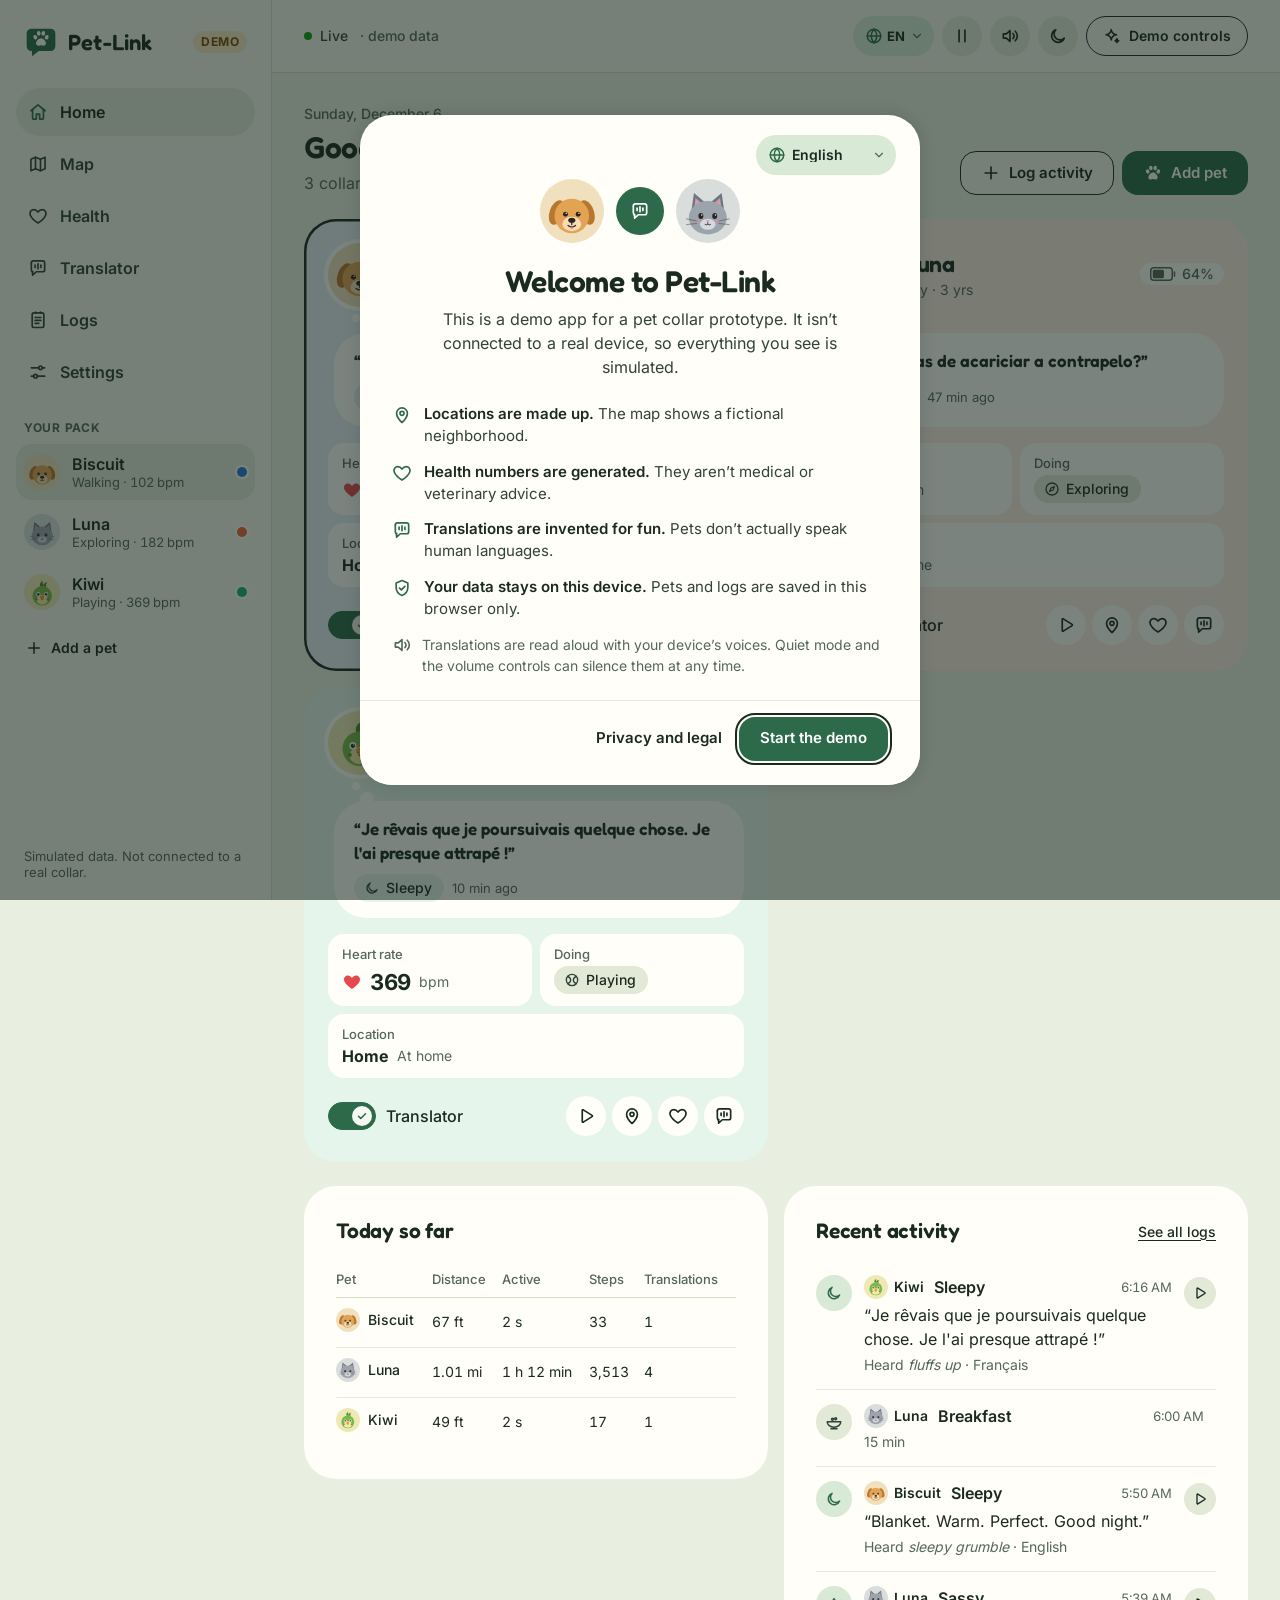
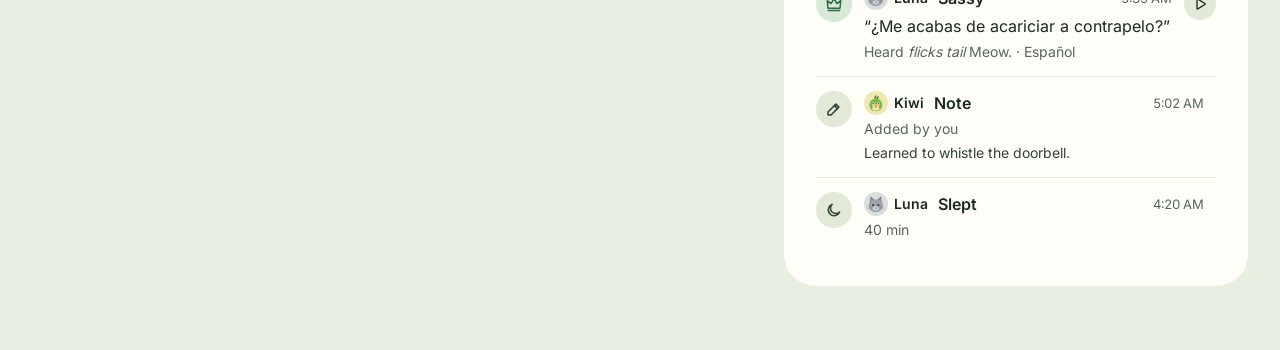
==== app.html @ 97a3caa1 "Added landing page" ====
<!doctype html>
<html lang="en">
<head>
<meta charset="utf-8">
<title>Pet-Link</title>
<meta name="viewport" content="width=device-width, initial-scale=1, viewport-fit=cover">
<meta name="description" content="Demo app for a fictional smart pet collar: simulated GPS, heart rate, activity logs and a just-for-fun pet translator.">
<meta name="color-scheme" content="light dark">
<meta name="theme-color" content="#f5f8ef" media="(prefers-color-scheme: light)">
<meta name="theme-color" content="#15271f" media="(prefers-color-scheme: dark)">
<link rel="manifest" href="manifest.webmanifest">
<link rel="icon" href="assets/icons/icon.svg" type="image/svg+xml">
<link rel="apple-touch-icon" href="assets/icons/apple-touch-icon.png">
<link rel="preload" href="assets/fonts/inter-latin-wght-normal.woff2" as="font" type="font/woff2" crossorigin>
<link rel="stylesheet" href="css/styles.css">
<script>
  // Apply a saved theme / motion choice before first paint to avoid a flash.
  try {
    var saved = JSON.parse(localStorage.getItem('petlink.v2') || '{}').settings || {};
    if (saved.theme === 'light' || saved.theme === 'dark') {
      document.documentElement.dataset.theme = saved.theme;
      document.documentElement.dataset.themeOwner = 'app';
    }
    if (saved.motion === 'reduce' || saved.motion === 'full') document.documentElement.dataset.motion = saved.motion;
    var uiLang = { en: 'en-US', es: 'es-ES', fr: 'fr-FR', de: 'de-DE', it: 'it-IT', pt: 'pt-BR', ja: 'ja-JP' }[saved.uiLang];
    if (uiLang) document.documentElement.lang = uiLang;
  } catch (e) { /* storage unavailable: use system settings */ }
</script>
</head>
<body>
<a class="skip-link" href="#main-content" data-i18n>Skip to main content</a>

<svg class="sprite" xmlns="http://www.w3.org/2000/svg" aria-hidden="true" focusable="false">
  <symbol id="i-paw" viewBox="0 0 24 24"><g fill="currentColor" stroke="none"><ellipse cx="5.6" cy="10.2" rx="2.1" ry="2.6" transform="rotate(-24 5.6 10.2)"/><ellipse cx="9.4" cy="5.9" rx="2.1" ry="2.7" transform="rotate(-8 9.4 5.9)"/><ellipse cx="14.6" cy="5.9" rx="2.1" ry="2.7" transform="rotate(8 14.6 5.9)"/><ellipse cx="18.4" cy="10.2" rx="2.1" ry="2.6" transform="rotate(24 18.4 10.2)"/><path d="M12 11.3c-2.7 0-5.6 3.3-5.6 5.8 0 1.8 1.3 2.8 2.9 2.8 1.1 0 1.7-.6 2.7-.6s1.6.6 2.7.6c1.6 0 2.9-1 2.9-2.8 0-2.5-2.9-5.8-5.6-5.8z"/></g></symbol>
  <symbol id="i-home" viewBox="0 0 24 24"><path d="M3.5 10.5 12 3.5l8.5 7"/><path d="M5.5 9v10.5a1 1 0 0 0 1 1H10v-6h4v6h3.5a1 1 0 0 0 1-1V9"/></symbol>
  <symbol id="i-map" viewBox="0 0 24 24"><path d="M9 4 3.5 6.3v13.7L9 17.7l6 2.3 5.5-2.3V4L15 6.3z"/><path d="M9 4v13.7M15 6.3V20"/></symbol>
  <symbol id="i-pin" viewBox="0 0 24 24"><path d="M12 21s-6.5-5.7-6.5-11a6.5 6.5 0 0 1 13 0c0 5.3-6.5 11-6.5 11z"/><circle cx="12" cy="10" r="2.4"/></symbol>
  <symbol id="i-heart" viewBox="0 0 24 24"><path d="M12 20.3s-7.6-4.6-9.3-9.5C1.5 7.5 3.7 4.3 7.1 4.3c2 0 3.6 1.1 4.9 2.9 1.3-1.8 2.9-2.9 4.9-2.9 3.4 0 5.6 3.2 4.4 6.5-1.7 4.9-9.3 9.5-9.3 9.5z"/></symbol>
  <symbol id="i-heart-fill" viewBox="0 0 24 24"><path fill="currentColor" stroke="none" d="M12 20.3s-7.6-4.6-9.3-9.5C1.5 7.5 3.7 4.3 7.1 4.3c2 0 3.6 1.1 4.9 2.9 1.3-1.8 2.9-2.9 4.9-2.9 3.4 0 5.6 3.2 4.4 6.5-1.7 4.9-9.3 9.5-9.3 9.5z"/></symbol>
  <symbol id="i-chat" viewBox="0 0 24 24"><path d="M4 6a2.5 2.5 0 0 1 2.5-2.5h11A2.5 2.5 0 0 1 20 6v8a2.5 2.5 0 0 1-2.5 2.5H10L5.5 20.5v-4h-1"/><path d="M4 6v8a2.5 2.5 0 0 0 1.5 2.3"/><path d="M8.5 8.5v3M12 7v6M15.5 8.5v3"/></symbol>
  <symbol id="i-journal" viewBox="0 0 24 24"><rect x="5" y="3.5" width="14" height="17.5" rx="2"/><path d="M9 3.5V2.5M15 3.5V2.5M8.5 9h7M8.5 12.5h7M8.5 16h4.5"/></symbol>
  <symbol id="i-sliders" viewBox="0 0 24 24"><path d="M4 7h9M17 7h3M4 17h3M11 17h9"/><circle cx="15" cy="7" r="2.2"/><circle cx="9" cy="17" r="2.2"/></symbol>
  <symbol id="i-volume" viewBox="0 0 24 24"><path d="M4 9.5h3.5L12 5.5v13l-4.5-4H4z"/><path d="M15.5 9a4 4 0 0 1 0 6M18.3 6.3a7.8 7.8 0 0 1 0 11.4"/></symbol>
  <symbol id="i-volume-off" viewBox="0 0 24 24"><path d="M4 9.5h3.5L12 5.5v13l-4.5-4H4z"/><path d="m16 9.5 5 5M21 9.5l-5 5"/></symbol>
  <symbol id="i-power" viewBox="0 0 24 24"><path d="M12 3.5v8"/><path d="M6.7 6.8a7.5 7.5 0 1 0 10.6 0"/></symbol>
  <symbol id="i-play" viewBox="0 0 24 24"><path d="M7.5 5.3v13.4a.8.8 0 0 0 1.2.7l10.6-6.7a.8.8 0 0 0 0-1.4L8.7 4.6a.8.8 0 0 0-1.2.7z"/></symbol>
  <symbol id="i-pause" viewBox="0 0 24 24"><path d="M8.5 5v14M15.5 5v14"/></symbol>
  <symbol id="i-stop" viewBox="0 0 24 24"><rect x="6" y="6" width="12" height="12" rx="2"/></symbol>
  <symbol id="i-plus" viewBox="0 0 24 24"><path d="M12 5v14M5 12h14"/></symbol>
  <symbol id="i-minus" viewBox="0 0 24 24"><path d="M5 12h14"/></symbol>
  <symbol id="i-x" viewBox="0 0 24 24"><path d="M6 6l12 12M18 6 6 18"/></symbol>
  <symbol id="i-check" viewBox="0 0 24 24"><path d="m5 12.5 4.5 4.5L19 7.5"/></symbol>
  <symbol id="i-chevron-down" viewBox="0 0 24 24"><path d="m6 9 6 6 6-6"/></symbol>
  <symbol id="i-chevron-right" viewBox="0 0 24 24"><path d="m9 6 6 6-6 6"/></symbol>
  <symbol id="i-pencil" viewBox="0 0 24 24"><path d="M14.5 5.5l4 4L8 20H4v-4z"/><path d="M12.5 7.5l4 4"/></symbol>
  <symbol id="i-trash" viewBox="0 0 24 24"><path d="M4 7h16M9.5 7V4.5h5V7M6.5 7l1 13h9l1-13"/><path d="M10 11v5.5M14 11v5.5"/></symbol>
  <symbol id="i-download" viewBox="0 0 24 24"><path d="M12 4v11M7.5 10.5 12 15l4.5-4.5M5 19.5h14"/></symbol>
  <symbol id="i-copy" viewBox="0 0 24 24"><rect x="8.5" y="8.5" width="11" height="11" rx="2"/><path d="M15.5 8.5V6a1.5 1.5 0 0 0-1.5-1.5H6A1.5 1.5 0 0 0 4.5 6v8A1.5 1.5 0 0 0 6 15.5h2.5"/></symbol>
  <symbol id="i-signal" viewBox="0 0 24 24"><path d="M5 19v-2M9.5 19v-5M14 19v-8M18.5 19V8"/></symbol>
  <symbol id="i-moon" viewBox="0 0 24 24"><path d="M19.5 14.6A7.8 7.8 0 1 1 9.4 4.5a6.3 6.3 0 0 0 10.1 10.1z"/></symbol>
  <symbol id="i-sun" viewBox="0 0 24 24"><circle cx="12" cy="12" r="4"/><path d="M12 2.5v2M12 19.5v2M2.5 12h2M19.5 12h2M5.3 5.3l1.4 1.4M17.3 17.3l1.4 1.4M5.3 18.7l1.4-1.4M17.3 6.7l1.4-1.4"/></symbol>
  <symbol id="i-sofa" viewBox="0 0 24 24"><path d="M5 11V8.5A2.5 2.5 0 0 1 7.5 6h9A2.5 2.5 0 0 1 19 8.5V11"/><path d="M3 13a2 2 0 0 1 4 0v1.5h10V13a2 2 0 0 1 4 0v4.5H3z"/><path d="M5.5 17.5V20M18.5 17.5V20"/></symbol>
  <symbol id="i-bowl" viewBox="0 0 24 24"><path d="M3 11.5h18c0 4.4-4 7.5-9 7.5s-9-3.1-9-7.5z"/><path d="M8 21h8"/><circle cx="10" cy="8.2" r="1.3"/><circle cx="14.2" cy="7.6" r="1.3"/></symbol>
  <symbol id="i-route" viewBox="0 0 24 24"><circle cx="6" cy="18" r="2.2"/><circle cx="18" cy="6" r="2.2"/><path d="M8.2 18h7.3a3.5 3.5 0 0 0 0-7h-7a3.5 3.5 0 0 1 0-7h7.3"/></symbol>
  <symbol id="i-compass" viewBox="0 0 24 24"><circle cx="12" cy="12" r="9"/><path d="m15.5 8.5-2 5-5 2 2-5z"/></symbol>
  <symbol id="i-ball" viewBox="0 0 24 24"><circle cx="12" cy="12" r="8.5"/><path d="M5.6 6.5c2.9 1.4 4.4 3.3 4.4 5.5s-1.5 4.1-4.4 5.5M18.4 6.5c-2.9 1.4-4.4 3.3-4.4 5.5s1.5 4.1 4.4 5.5"/></symbol>
  <symbol id="i-bolt" viewBox="0 0 24 24"><path d="M13 2.5 4.5 13.5H11l-1 8 8.5-11H12z"/></symbol>
  <symbol id="i-shield" viewBox="0 0 24 24"><path d="M12 3 5 6v5.5c0 4.5 3 8 7 9.5 4-1.5 7-5 7-9.5V6z"/><path d="m9 12 2.2 2.2L15.5 10"/></symbol>
  <symbol id="i-alert" viewBox="0 0 24 24"><path d="M10.3 4.3 2.6 18a2 2 0 0 0 1.7 3h15.4a2 2 0 0 0 1.7-3L13.7 4.3a2 2 0 0 0-3.4 0z"/><path d="M12 9.5v4.5M12 17.2v.1"/></symbol>
  <symbol id="i-target" viewBox="0 0 24 24"><circle cx="12" cy="12" r="7"/><circle cx="12" cy="12" r="2.5"/><path d="M12 2v3M12 19v3M2 12h3M19 12h3"/></symbol>
  <symbol id="i-info" viewBox="0 0 24 24"><circle cx="12" cy="12" r="9"/><path d="M12 11v5.5M12 7.8v.1"/></symbol>
  <symbol id="i-sparkle" viewBox="0 0 24 24"><path d="M11 3.5c.6 4.3 2.6 6.3 6.9 6.9-4.3.6-6.3 2.6-6.9 6.9-.6-4.3-2.6-6.3-6.9-6.9 4.3-.6 6.3-2.6 6.9-6.9z"/><path d="M18.5 15.5c.3 1.7 1 2.4 2.5 2.7-1.5.3-2.2 1-2.5 2.6-.3-1.6-1-2.3-2.5-2.6 1.5-.3 2.2-1 2.5-2.7z"/></symbol>
  <symbol id="i-pill" viewBox="0 0 24 24"><path d="M10.2 4.9a4.6 4.6 0 0 1 6.5 6.5l-5.3 5.3a4.6 4.6 0 0 1-6.5-6.5z"/><path d="m7.6 7.6 6.5 6.5"/></symbol>
  <symbol id="i-stethoscope" viewBox="0 0 24 24"><path d="M5.5 3.5H4.5v5a4.5 4.5 0 0 0 9 0v-5h-1"/><path d="M9 13v1.5a5 5 0 0 0 10 0V12"/><circle cx="19" cy="10" r="2"/></symbol>
  <symbol id="i-scissors" viewBox="0 0 24 24"><circle cx="6" cy="6.5" r="2.5"/><circle cx="6" cy="17.5" r="2.5"/><path d="M8.1 7.9 20 17M8.1 16.1 20 7"/></symbol>
  <symbol id="i-search" viewBox="0 0 24 24"><circle cx="11" cy="11" r="6.5"/><path d="m16 16 4.5 4.5"/></symbol>
  <symbol id="i-clock" viewBox="0 0 24 24"><circle cx="12" cy="12" r="9"/><path d="M12 7v5l3.2 2"/></symbol>
  <symbol id="i-thermo" viewBox="0 0 24 24"><path d="M10 14.3V5a2 2 0 0 1 4 0v9.3a4 4 0 1 1-4 0z"/><path d="M12 9v7.5"/></symbol>
  <symbol id="i-wind" viewBox="0 0 24 24"><path d="M3 9h11a3 3 0 1 0-3-3M3 15h15a3 3 0 1 1-3 3M3 12h7"/></symbol>
  <symbol id="i-globe" viewBox="0 0 24 24"><circle cx="12" cy="12" r="9"/><path d="M3 12h18M12 3c2.5 2.6 3.7 5.6 3.7 9s-1.2 6.4-3.7 9c-2.5-2.6-3.7-5.6-3.7-9S9.5 5.6 12 3z"/></symbol>
  <symbol id="i-bell" viewBox="0 0 24 24"><path d="M6 16.5V11a6 6 0 0 1 12 0v5.5l1.5 2h-15z"/><path d="M10 20.5a2 2 0 0 0 4 0"/></symbol>
  <symbol id="i-smile" viewBox="0 0 24 24"><circle cx="12" cy="12" r="9"/><path d="M8.5 14a4.4 4.4 0 0 0 7 0M9 9.5v.5M15 9.5v.5"/></symbol>
  <symbol id="i-umbrella" viewBox="0 0 24 24"><path d="M3 12a9 9 0 0 1 18 0z"/><path d="M12 12v6.5a2 2 0 0 1-4 0M12 3v-.5"/></symbol>
  <symbol id="i-crown" viewBox="0 0 24 24"><path d="M4 17.5 3 7.5l5 4 4-6.5 4 6.5 5-4-1 10z"/><path d="M4.5 20.5h15"/></symbol>
  <symbol id="i-ear" viewBox="0 0 24 24"><path d="M6.5 9a5.5 5.5 0 0 1 11 0c0 3.2-3.2 4.3-3.2 7a3 3 0 0 1-5.8 1"/><path d="M9.5 9.5a2.5 2.5 0 0 1 5 0c0 1.4-1.5 2-1.5 3"/></symbol>
  <symbol id="i-collar" viewBox="0 0 24 24"><rect x="7" y="5.5" width="10" height="13" rx="3"/><path d="M10 10h4M10 13.5h4M3 12h4M17 12h4"/></symbol>
  <symbol id="i-cup" viewBox="0 0 24 24"><path d="M4.5 9h12v5a5 5 0 0 1-5 5h-2a5 5 0 0 1-5-5z"/><path d="M16.5 10.5h1.5a2.5 2.5 0 0 1 0 5h-1.6M8 3.5v2.5M12 3.5v2.5"/></symbol>
  <symbol id="i-mic" viewBox="0 0 24 24"><rect x="9" y="3" width="6" height="11" rx="3"/><path d="M5.5 11a6.5 6.5 0 0 0 13 0M12 17.5V21M8.5 21h7"/></symbol>
  <symbol id="i-keyboard" viewBox="0 0 24 24"><rect x="2.5" y="6" width="19" height="12" rx="2.5"/><path d="M6.5 10h.01M10 10h.01M13.5 10h.01M17 10h.01M8 14.2h8"/></symbol>
  <symbol id="i-send" viewBox="0 0 24 24"><path d="M21 3 10.5 13.5"/><path d="m21 3-6.5 18-4-7.5L3 9.5z"/></symbol>
  <symbol id="i-exclaim" viewBox="0 0 24 24"><path d="M12 6.5v7.5M12 17.6v.2"/></symbol>
  <symbol id="i-refresh" viewBox="0 0 24 24"><path d="M19.5 12a7.5 7.5 0 1 1-2.2-5.3"/><path d="M19.5 4.5v4h-4"/></symbol>
  <symbol id="i-layers" viewBox="0 0 24 24"><path d="m12 3.5 8.5 4.5-8.5 4.5L3.5 8z"/><path d="m3.5 12 8.5 4.5 8.5-4.5M3.5 16l8.5 4.5 8.5-4.5"/></symbol>
</svg>

<div class="app" id="app">
  <div class="sidebar">
    <nav class="nav" aria-label="Main" data-i18n-label="Main">
    <div class="sidebar__top">
      <a class="brand" href="#home" aria-label="Pet-Link home" data-app-name-label>
        <svg class="brand__mark" viewBox="0 0 32 32" aria-hidden="true" focusable="false"><path class="brand__bubble" d="M7 3.5h18A4.5 4.5 0 0 1 29.5 8v12a4.5 4.5 0 0 1-4.5 4.5H14l-6.5 5v-5H7A4.5 4.5 0 0 1 2.5 20V8A4.5 4.5 0 0 1 7 3.5z"/><use href="#i-paw" x="6" y="3" width="20" height="20" class="brand__paw"/></svg>
        <span class="brand__name" data-app-name>Pet-Link</span>
      </a>
      <span class="badge badge--demo" data-i18n>Demo</span>
    </div>
      <ul class="nav__list">
        <li><a class="nav__link" href="#home" data-route-link="home"><svg class="icon" aria-hidden="true"><use href="#i-home"/></svg><span class="nav__label" data-i18n="Home (tab)">Home</span></a></li>
        <li><a class="nav__link" href="#map" data-route-link="map"><svg class="icon" aria-hidden="true"><use href="#i-map"/></svg><span class="nav__label" data-i18n>Map</span></a></li>
        <li><a class="nav__link" href="#health" data-route-link="health"><svg class="icon" aria-hidden="true"><use href="#i-heart"/></svg><span class="nav__label" data-i18n>Health</span></a></li>
        <li><a class="nav__link" href="#translator" data-route-link="translator"><svg class="icon" aria-hidden="true"><use href="#i-chat"/></svg><span class="nav__label" data-i18n>Translator</span></a></li>
        <li><a class="nav__link" href="#logs" data-route-link="logs"><svg class="icon" aria-hidden="true"><use href="#i-journal"/></svg><span class="nav__label" data-i18n>Logs</span></a></li>
        <li><a class="nav__link" href="#preferences" data-route-link="preferences"><svg class="icon" aria-hidden="true"><use href="#i-sliders"/></svg><span class="nav__label" data-i18n>Settings</span></a></li>
      </ul>
    </nav>
    <section class="pack" aria-labelledby="pack-title">
      <h2 class="pack__title" id="pack-title" data-i18n>Your pack</h2>
      <ul class="pack__list" id="pack-list"></ul>
      <button class="btn btn-tertiary btn-sm pack__add" type="button" data-action="add-pet"><svg class="icon" aria-hidden="true"><use href="#i-plus"/></svg><span data-i18n>Add a pet</span></button>
      <p class="sidebar__foot" id="sidebar-foot" data-i18n>Simulated data. Not connected to a real collar.</p>
    </section>
  </div>

  <div class="main-col">
    <header class="topbar">
      <div class="topbar__row">
        <a class="brand brand--compact" href="#home" aria-label="Pet-Link home" data-app-name-label>
          <svg class="brand__mark" viewBox="0 0 32 32" aria-hidden="true" focusable="false"><path class="brand__bubble" d="M7 3.5h18A4.5 4.5 0 0 1 29.5 8v12a4.5 4.5 0 0 1-4.5 4.5H14l-6.5 5v-5H7A4.5 4.5 0 0 1 2.5 20V8A4.5 4.5 0 0 1 7 3.5z"/><use href="#i-paw" x="6" y="3" width="20" height="20" class="brand__paw"/></svg>
          <span class="brand__name" data-app-name>Pet-Link</span>
        </a>
        <span class="badge badge--demo topbar__badge" data-i18n>Demo</span>
        <p class="live-status" id="live-status"></p>
        <div class="topbar__actions">
          <label class="lang-pick" id="lang-pick">
            <svg class="icon" aria-hidden="true"><use href="#i-globe"/></svg>
            <span class="lang-pick__code" id="lang-code" aria-hidden="true">EN</span>
            <svg class="icon lang-pick__chev" aria-hidden="true"><use href="#i-chevron-down"/></svg>
            <select class="lang-pick__select" id="ui-lang" data-change="ui-lang" aria-label="Language"></select>
          </label>
          <button class="icon-btn" type="button" id="btn-pause" data-action="toggle-pause" aria-label="Pause live data" title="Pause live data"><svg class="icon" aria-hidden="true"><use href="#i-pause"/></svg></button>
          <button class="icon-btn" type="button" id="btn-quiet" data-action="toggle-quiet" aria-pressed="false" aria-label="Quiet mode" title="Quiet mode: silence every voice box"><svg class="icon" aria-hidden="true"><use href="#i-volume"/></svg></button>
          <button class="icon-btn" type="button" id="btn-theme" data-action="toggle-theme" aria-label="Switch to dark mode" title="Switch to dark mode"><svg class="icon" aria-hidden="true"><use href="#i-moon"/></svg></button>
          <button class="btn btn-secondary btn-sm topbar__demo" type="button" id="btn-demo" data-action="open-demo" aria-label="Demo controls" title="Demo controls" data-i18n-label="Demo controls"><svg class="icon" aria-hidden="true"><use href="#i-sparkle"/></svg><span data-i18n>Demo controls</span></button>
          <a class="icon-btn topbar__settings" href="#preferences" data-route-link="preferences" aria-label="Settings" title="Settings" data-i18n-label="Settings"><svg class="icon" aria-hidden="true"><use href="#i-sliders"/></svg></a>
        </div>
      </div>
      <div class="pet-chips" id="pet-chips" role="group" aria-label="Choose a pet" data-i18n-label="Choose a pet"></div>
    </header>
    <main class="main" id="main-content" tabindex="-1">
      <noscript><p class="noscript">This demo needs JavaScript to run the simulated collar.</p></noscript>
    </main>
  </div>

  <nav class="tabbar" aria-label="Main" data-i18n-label="Main">
    <a class="tabbar__link" href="#home" data-route-link="home"><svg class="icon" aria-hidden="true"><use href="#i-home"/></svg><span data-i18n="Home (tab)">Home</span></a>
    <a class="tabbar__link" href="#map" data-route-link="map"><svg class="icon" aria-hidden="true"><use href="#i-map"/></svg><span data-i18n>Map</span></a>
    <a class="tabbar__link" href="#health" data-route-link="health"><svg class="icon" aria-hidden="true"><use href="#i-heart"/></svg><span data-i18n>Health</span></a>
    <a class="tabbar__link" href="#translator" data-route-link="translator"><svg class="icon" aria-hidden="true"><use href="#i-chat"/></svg><span data-i18n>Translate</span></a>
    <a class="tabbar__link" href="#logs" data-route-link="logs"><svg class="icon" aria-hidden="true"><use href="#i-journal"/></svg><span data-i18n>Logs</span></a>
  </nav>
</div>

<div class="toasts" id="toasts" role="region" aria-label="Notifications" data-i18n-label="Notifications"></div>
<div class="visually-hidden" id="announcer" aria-live="polite" aria-atomic="true"></div>

<script src="js/config.js" defer></script>
<script src="js/phrases.js" defer></script>
<script src="js/util.js" defer></script>
<script src="js/i18n.js" defer></script>
<script src="js/i18n/es.js" defer></script>
<script src="js/i18n/fr.js" defer></script>
<script src="js/i18n/de.js" defer></script>
<script src="js/i18n/it.js" defer></script>
<script src="js/i18n/pt.js" defer></script>
<script src="js/i18n/ja.js" defer></script>
<script src="js/avatars.js" defer></script>
<script src="js/sim.js" defer></script>
<script src="js/talk.js" defer></script>
<script src="js/petsounds.js" defer></script>
<script src="js/store.js" defer></script>
<script src="js/voice.js" defer></script>
<script src="js/charts.js" defer></script>
<script src="js/map.js" defer></script>
<script src="js/ui.js" defer></script>
<script src="js/dialogs.js" defer></script>
<script src="js/views/home.js" defer></script>
<script src="js/views/map.js" defer></script>
<script src="js/views/health.js" defer></script>
<script src="js/views/translator.js" defer></script>
<script src="js/views/logs.js" defer></script>
<script src="js/views/settings.js" defer></script>
<script src="js/app.js" defer></script>
</body>
</html>
---- css/styles.css ----
/* Pet-Link
   Layout: app shell. Phones (<744px) get a top bar and bottom tab bar, tablets (744–1127px)
   an icon rail, desktops (≥1128px) a full sidebar with the pack. Content is capped at 1280px.
   The look is "bubbly", built from two design-md systems: Pinterest's shape vocabulary (16px
   for controls and small cards, 32px for big cards and dialogs, pills for chips, tabs and round
   buttons, and no card shadows, only a soft ambient one under dialogs) and Clay's playful
   structure (4px spacing grid, 44px buttons, depth from color fills instead of shadows, rounded
   display type with slightly tight tracking). Colors are Pet-Link's own: a meadow light theme
   and a pine-night dark theme. Data colors come from the validated dataviz palette. */

@font-face {
  font-family: "Inter";
  font-style: normal;
  font-weight: 100 900;
  font-display: swap;
  src: url("../assets/fonts/inter-latin-wght-normal.woff2") format("woff2-variations"),
       url("../assets/fonts/inter-latin-wght-normal.woff2") format("woff2");
  unicode-range: U+0000-00FF, U+0131, U+0152-0153, U+02BB-02BC, U+02C6, U+02DA, U+02DC, U+0304, U+0308, U+0329, U+2000-206F, U+20AC, U+2122, U+2191, U+2193, U+2212, U+2215, U+FEFF, U+FFFD;
}

@font-face {
  font-family: "Fredoka";
  font-style: normal;
  font-weight: 600;
  font-display: swap;
  src: url("../assets/fonts/fredoka-latin-600-normal.woff2") format("woff2");
  unicode-range: U+0000-00FF, U+0131, U+0152-0153, U+02BB-02BC, U+02C6, U+02DA, U+02DC, U+0304, U+0308, U+0329, U+2000-206F, U+20AC, U+2122, U+2191, U+2193, U+2212, U+2215, U+FEFF, U+FFFD;
}

/* ---------------------------------------------------------------- tokens */
/* Light is "day at the park": meadow sage, paper-white cards, forest green, biscuit amber.
   Dark is "evening walk": a pine-green night lit by lamplight amber. Neither theme uses
   pure black or plain gray. */
:root {
  color-scheme: light;
  /* Surfaces and ink */
  --app-bg: #e9efe0;
  --canvas: #f5f8ef;
  --surface-card: #fffef9;
  --surface-soft: #f2f5eb;
  --surface-strong: #e2e9d7;
  --ink: #1b2a20;
  --body: #314237;
  --muted: #55675a;
  --muted-soft: #788a7c;
  --hairline: #d3ddc8;
  --hairline-soft: #e3eada;
  --control-border: #788a7c;
  --scrim: rgb(16 32 26 / 0.55);
  --error-text: #b3261e;
  --shadow: 0 0 16px rgb(27 42 32 / 0.16); /* the one shadow: soft ambient light under dialogs and toasts */
  --pet-tint: 11%; /* how much of a pet's color washes its cards */
  /* Brand: forest green by day */
  --accent: #2c6a49;
  --accent-active: #22573b;
  --accent-tint: #d8e9d6;
  --on-accent: #ffffff;
  --badge-bg: #f8e7c4;
  --badge-fg: #7a4b00;
  /* Status (fixed in both themes; always paired with a shape and a label) */
  --good: #0ca30c;
  --warning: #fab219;
  --critical: #d03b3b;
  --on-good: #ffffff;
  --on-warning: #222222;
  --on-critical: #ffffff;
  /* Pet identity colors: categorical slots 1–6, validated for color vision deficiency */
  --pet-1: #2a78d6;
  --pet-2: #eb6834;
  --pet-3: #1baf7a;
  --pet-4: #eda100;
  --pet-5: #e87ba4;
  --pet-6: #008300;
  --series-neutral: #55675a;
  /* Chart chrome */
  --chart-grid: #e3eada;
  --chart-axis: #c3cdb8;
  --chart-band: rgb(27 42 32 / 0.05);
  /* Illustration */
  --heart: #e5484d;
  --avatar-mix: 72%;
  --device-top: #34423a;
  --device-bottom: #1e2823;
  --device-hole: #0e1411;
  --device-led-off: #56645b;
  --map-ground: #e1ebd2;
  --map-block: #f3f1e5;
  --map-house: #fffef9;
  --map-house-line: #d2d5c3;
  --map-road: #fffef9;
  --map-road-edge: #d4d8c6;
  --map-road-mid: #e2e3d4;
  --map-park: #c8e1b2;
  --map-path: #f1e6cc;
  --map-tree: #9ccb86;
  --map-tree-dark: #77ae68;
  --map-water: #c6e2ef;
  --map-water-edge: #98c4dd;
  --map-garden: #d9eac6;
  --map-bed: #bcd79f;
  --map-yard: #d3e7c3;
  --map-fence: #b3a68c;
  --map-label: #45584b;
  --map-label-halo: #fffef9;
  /* Type: Fredoka for headings and pet speech, Inter for interface text and numbers */
  --font: "Inter", -apple-system, system-ui, Roboto, "Helvetica Neue", "Hiragino Sans", "Noto Sans JP", "Yu Gothic UI", Meiryo, sans-serif;
  --font-display: "Fredoka", "Inter", -apple-system, system-ui, Roboto, "Hiragino Maru Gothic ProN", "Hiragino Sans", "Noto Sans JP", sans-serif;
  /* Radius & motion. Three shapes do almost everything: 16px, 32px and pill. 8px is for tiny marks. */
  --r-sm: 8px;
  --r-md: 16px;
  --r-lg: 32px;
  --r-full: 9999px;
  --ease: cubic-bezier(0.2, 0.8, 0.2, 1);
  --ease-spring: cubic-bezier(0.34, 1.56, 0.64, 1);
  --tabbar-h: 64px;
}

@media (prefers-color-scheme: dark) {
  :root:not([data-theme="light"]) {
    color-scheme: dark;
    --app-bg: #10201a;
    --canvas: #15271f;
    --surface-card: #1a2f26;
    --surface-soft: #20372d;
    --surface-strong: #284336;
    --ink: #ecf2e4;
    --body: #cddacb;
    --muted: #a0b4a5;
    --muted-soft: #7f9786;
    --hairline: #2e493c;
    --hairline-soft: #243d32;
    --control-border: #7f9786;
    --scrim: rgb(5 12 9 / 0.7);
    --error-text: #ff9b85;
    --shadow: 0 0 16px rgb(2 8 5 / 0.6);
    --pet-tint: 13%;
    --accent: #f3b54a;
    --accent-active: #e5a332;
    --accent-tint: #3a4228;
    --on-accent: #1b1606;
    --badge-bg: #3a4228;
    --badge-fg: #f3b54a;
    --pet-1: #3987e5;
    --pet-2: #d95926;
    --pet-3: #199e70;
    --pet-4: #c98500;
    --pet-5: #d55181;
    --pet-6: #008300;
    --series-neutral: #a0b4a5;
    --chart-grid: #284336;
    --chart-axis: #3e5a4b;
    --chart-band: rgb(236 242 228 / 0.06);
    --heart: #ff7a7f;
    --avatar-mix: 30%;
    --device-top: #3c4b43;
    --device-bottom: #222c27;
    --device-hole: #0e1411;
    --device-led-off: #5c6b62;
    --map-ground: #172a20;
    --map-block: #1b3026;
    --map-house: #23392e;
    --map-house-line: #33503f;
    --map-road: #26392f;
    --map-road-edge: #2f4639;
    --map-road-mid: #45604f;
    --map-park: #1d3b26;
    --map-path: #3a4a33;
    --map-tree: #3f7a49;
    --map-tree-dark: #2d5e38;
    --map-water: #163447;
    --map-water-edge: #245470;
    --map-garden: #213a23;
    --map-bed: #2f4d2b;
    --map-yard: #1d3423;
    --map-fence: #6a6550;
    --map-label: #c7d6c9;
    --map-label-halo: #15271f;
  }
}
:root[data-theme="dark"] {
  color-scheme: dark;
  --app-bg: #10201a;
  --canvas: #15271f;
  --surface-card: #1a2f26;
  --surface-soft: #20372d;
  --surface-strong: #284336;
  --ink: #ecf2e4;
  --body: #cddacb;
  --muted: #a0b4a5;
  --muted-soft: #7f9786;
  --hairline: #2e493c;
  --hairline-soft: #243d32;
  --control-border: #7f9786;
  --scrim: rgb(5 12 9 / 0.7);
  --error-text: #ff9b85;
  --shadow: 0 0 16px rgb(2 8 5 / 0.6);
  --pet-tint: 13%;
  --accent: #f3b54a;
  --accent-active: #e5a332;
  --accent-tint: #3a4228;
  --on-accent: #1b1606;
  --badge-bg: #3a4228;
  --badge-fg: #f3b54a;
  --pet-1: #3987e5;
  --pet-2: #d95926;
  --pet-3: #199e70;
  --pet-4: #c98500;
  --pet-5: #d55181;
  --pet-6: #008300;
  --series-neutral: #a0b4a5;
  --chart-grid: #284336;
  --chart-axis: #3e5a4b;
  --chart-band: rgb(236 242 228 / 0.06);
  --heart: #ff7a7f;
  --avatar-mix: 30%;
  --device-top: #3c4b43;
  --device-bottom: #222c27;
  --device-hole: #0e1411;
  --device-led-off: #5c6b62;
  --map-ground: #172a20;
  --map-block: #1b3026;
  --map-house: #23392e;
  --map-house-line: #33503f;
  --map-road: #26392f;
  --map-road-edge: #2f4639;
  --map-road-mid: #45604f;
  --map-park: #1d3b26;
  --map-path: #3a4a33;
  --map-tree: #3f7a49;
  --map-tree-dark: #2d5e38;
  --map-water: #163447;
  --map-water-edge: #245470;
  --map-garden: #213a23;
  --map-bed: #2f4d2b;
  --map-yard: #1d3423;
  --map-fence: #6a6550;
  --map-label: #c7d6c9;
  --map-label-halo: #15271f;
}

/* ---------------------------------------------------------------- base */
*, *::before, *::after { box-sizing: border-box; }
html { -webkit-text-size-adjust: 100%; text-size-adjust: 100%; }
:root {
  padding-top: env(safe-area-inset-top, 0px);
  padding-bottom: env(safe-area-inset-bottom, 0px);
}
body {
  margin: 0;
  min-height: 100vh;
  background: var(--app-bg);
  color: var(--ink);
  font: 400 16px/1.5 var(--font);
  -webkit-font-smoothing: antialiased;
  -moz-osx-font-smoothing: grayscale;
}
body::before {
  content: "";
  position: fixed;
  inset: 0 0 auto;
  height: env(safe-area-inset-top, 0px);
  z-index: 40;
  background: var(--canvas);
}
h1, h2, h3, p, ul, ol, dl, dd, figure, blockquote { margin: 0; }
ul, ol { padding: 0; list-style: none; }
h1, h2, h3 { text-wrap: balance; }
img, svg { max-width: 100%; }
button, input, select, textarea { font: inherit; color: inherit; }
button { cursor: pointer; }
a { color: inherit; }
[hidden] { display: none !important; }
:focus-visible { outline: 2px solid var(--ink); outline-offset: 2px; }
::selection { background: var(--accent-tint); color: var(--ink); }

.visually-hidden {
  position: absolute !important;
  width: 1px; height: 1px;
  padding: 0; margin: -1px;
  overflow: hidden; clip: rect(0 0 0 0);
  white-space: nowrap; border: 0;
}
.sprite { position: absolute; width: 0; height: 0; overflow: hidden; }
.skip-link {
  position: fixed;
  left: max(16px, env(safe-area-inset-left, 0px));
  top: calc(env(safe-area-inset-top, 0px) + 12px);
  z-index: 100;
  padding: 12px 16px;
  border-radius: var(--r-md);
  background: var(--ink);
  color: var(--canvas);
  font-weight: 600;
  text-decoration: none;
  transform: translateY(-200%);
  transition: transform 0.15s var(--ease);
}
.skip-link:focus { transform: none; }
.noscript { padding: 24px; }

.icon {
  width: 20px; height: 20px;
  flex: none;
  fill: none;
  stroke: currentColor;
  stroke-width: 2;
  stroke-linecap: round;
  stroke-linejoin: round;
}

/* ---------------------------------------------------------------- shell */
.app { min-height: 100vh; }
.sidebar { display: none; }
.main-col { min-width: 0; }

.topbar {
  position: sticky;
  top: env(safe-area-inset-top, 0px);
  z-index: 30;
  background: var(--canvas);
  border-bottom: 1px solid var(--hairline);
  padding-left: max(16px, env(safe-area-inset-left, 0px));
  padding-right: max(16px, env(safe-area-inset-right, 0px));
}
.topbar__row {
  display: flex;
  align-items: center;
  gap: 8px;
  min-height: 64px;
}
.topbar__actions { display: flex; align-items: center; gap: 6px; margin-left: auto; }
.topbar__demo span { display: none; }
.topbar__actions .topbar__demo { width: 40px; padding: 0; border-color: transparent; border-radius: var(--r-full); background: var(--surface-strong); }
/* Phones: pause lives in Demo controls and Settings, which leaves room for the language pill. */
#btn-pause { display: none; }

/* Language: a globe pill in the top bar on every page. A real <select> sits on top, invisible,
   so it opens the device's own picker and works with keyboards and screen readers. */
.lang-pick {
  position: relative;
  display: inline-flex;
  align-items: center;
  gap: 4px;
  flex: none;
  height: 40px;
  padding: 0 8px 0 10px;
  border-radius: var(--r-full);
  background: var(--accent-tint);
  color: var(--ink);
  font: 700 13px/1 var(--font);
  letter-spacing: 0.04em;
  cursor: pointer;
  transition: background-color 0.15s, transform 0.25s var(--ease-spring);
}
.lang-pick:hover { background: color-mix(in srgb, var(--accent) 22%, var(--accent-tint)); }
.lang-pick:active { transform: scale(0.95); }
.lang-pick .icon { width: 18px; height: 18px; color: var(--accent); }
.lang-pick .lang-pick__chev { width: 14px; height: 14px; color: var(--muted); }
.lang-pick__select {
  position: absolute;
  inset: 0;
  width: 100%;
  height: 100%;
  margin: 0;
  border: 0;
  opacity: 0;
  cursor: pointer;
  font-size: 16px; /* stops iOS from zooming in when it opens */
}
.lang-pick:focus-within { outline: 2px solid var(--ink); outline-offset: 2px; }
.live-status { display: none; }

.brand {
  display: inline-flex;
  align-items: center;
  gap: 10px;
  min-height: 44px;
  color: var(--ink);
  text-decoration: none;
  font: 600 22px/1.2 var(--font-display);
  letter-spacing: 0.2px;
}
.brand__mark { width: 34px; height: 34px; flex: none; }
.brand__bubble { fill: var(--accent); }
.brand__paw { color: var(--on-accent); }
.brand--compact .brand__name { display: none; }

.badge {
  display: inline-flex;
  align-items: center;
  min-height: 22px;
  padding: 2px 8px;
  border-radius: var(--r-full);
  background: var(--surface-strong);
  color: var(--body);
  font: 700 12px/1.33 var(--font);
  letter-spacing: 0.04em;
  text-transform: uppercase;
  white-space: nowrap;
}
.badge--demo { background: var(--badge-bg); color: var(--badge-fg); }

.pet-chips {
  display: flex;
  gap: 8px;
  overflow-x: auto;
  padding-bottom: 12px;
  scrollbar-width: none;
}
.pet-chips::-webkit-scrollbar { display: none; }
.pet-chip {
  display: inline-flex;
  align-items: center;
  gap: 8px;
  flex: none;
  min-height: 40px;
  padding: 4px 16px 4px 4px;
  border: 0;
  border-radius: var(--r-full);
  background: var(--surface-strong);
  color: var(--ink);
  font: 600 14px/1.29 var(--font);
  transition: background-color 0.15s, color 0.15s, transform 0.25s var(--ease-spring);
}
.pet-chip:hover { background: color-mix(in srgb, var(--pet, var(--ink)) 18%, var(--surface-strong)); }
.pet-chip[aria-pressed="true"] { background: var(--ink); color: var(--canvas); }
.pet-chip--add { width: 40px; padding: 0; justify-content: center; }

.main {
  max-width: 1280px;
  margin: 0 auto;
  padding-left: max(16px, env(safe-area-inset-left, 0px));
  padding-right: max(16px, env(safe-area-inset-right, 0px));
  padding-block: 24px calc(var(--tabbar-h) + 40px + env(safe-area-inset-bottom, 0px));
  outline: none;
}

.tabbar {
  position: fixed;
  left: 0; right: 0; bottom: 0;
  z-index: 30;
  display: grid;
  grid-template-columns: repeat(5, minmax(0, 1fr));
  background: var(--canvas);
  border-top: 1px solid var(--hairline);
  padding-left: max(8px, env(safe-area-inset-left, 0px));
  padding-right: max(8px, env(safe-area-inset-right, 0px));
  padding-bottom: env(safe-area-inset-bottom, 0px);
}
.tabbar__link {
  position: relative;
  display: flex;
  flex-direction: column;
  align-items: center;
  justify-content: center;
  gap: 2px;
  min-height: var(--tabbar-h);
  color: var(--muted);
  font: 600 12px/1.33 var(--font);
  text-decoration: none;
}
.tabbar__link { isolation: isolate; }
.tabbar__link[aria-current="page"] { color: var(--ink); }
.tabbar__link[aria-current="page"] .icon { color: var(--accent); }
/* The current tab's icon sits in a little pill. */
.tabbar__link[aria-current="page"]::before {
  content: "";
  position: absolute;
  z-index: -1;
  top: 8px; left: 50%;
  width: 56px; height: 30px;
  margin-left: -28px;
  border-radius: var(--r-full);
  background: var(--accent-tint);
  animation: pill-in 0.35s var(--ease-spring);
}
.tabbar__link:focus-visible { outline-offset: -4px; }

@media (min-width: 480px) {
  .brand--compact .brand__name { display: inline; font-size: 20px; }
}
@media (max-width: 379px) {
  .topbar__badge { display: none; }
}

/* Tablet: icon rail */
@media (min-width: 744px) {
  .app { display: grid; grid-template-columns: 96px minmax(0, 1fr); }
  .sidebar {
    position: sticky;
    top: env(safe-area-inset-top, 0px);
    display: flex;
    flex-direction: column;
    align-items: center;
    gap: 20px;
    height: calc(100vh - env(safe-area-inset-top, 0px) - env(safe-area-inset-bottom, 0px));
    padding: 16px 8px;
    padding-left: max(8px, env(safe-area-inset-left, 0px));
    background: var(--canvas);
    border-right: 1px solid var(--hairline);
    overflow-y: auto;
  }
  .sidebar__top { display: flex; flex-direction: column; align-items: center; gap: 8px; }
  .sidebar .brand__name, .pack { display: none; }
  .nav { display: grid; gap: 20px; width: 100%; }
  .nav__list { display: grid; gap: 4px; }
  .nav__link {
    display: flex;
    flex-direction: column;
    align-items: center;
    gap: 4px;
    padding: 10px 4px;
    border-radius: var(--r-md);
    color: var(--body);
    font: 600 12px/1.33 var(--font);
    text-decoration: none;
    text-align: center;
  }
  .nav__link:hover { background: var(--surface-soft); }
  .nav__link[aria-current="page"] { background: var(--surface-strong); color: var(--ink); }
  .nav__link[aria-current="page"] .icon { color: var(--accent); }
  .brand--compact, .topbar__badge, .topbar__actions .topbar__settings, .tabbar { display: none; }
  .topbar__actions { gap: 8px; }
  .live-status {
    display: inline-flex;
    align-items: center;
    gap: 8px;
    color: var(--body);
    font: 500 14px/1.29 var(--font);
  }
  .live-status__sub { color: var(--muted); }
  .topbar__row { min-height: 72px; }
  .topbar__actions .topbar__demo { width: auto; padding: 0 16px; border-color: var(--ink); background: var(--canvas); }
  .topbar__demo span { display: inline; }
  #btn-pause { display: inline-grid; }
  .lang-pick { padding: 0 10px 0 12px; }
  .main { padding-block: 32px 64px; }
}

/* Desktop: full sidebar with the pack */
@media (min-width: 1128px) {
  .app { grid-template-columns: 272px minmax(0, 1fr); }
  .sidebar { align-items: stretch; gap: 24px; padding: 20px 16px; padding-left: max(16px, env(safe-area-inset-left, 0px)); }
  .sidebar__top { flex-direction: row; justify-content: space-between; padding: 0 8px; }
  .sidebar .brand__name { display: inline; }
  .nav__link {
    flex-direction: row;
    gap: 12px;
    min-height: 48px;
    padding: 0 12px;
    border-radius: var(--r-full);
    font: 600 16px/1.25 var(--font);
    text-align: left;
  }
  .nav { gap: 24px; }
  .pack { display: flex; flex-direction: column; gap: 8px; flex: 1 1 auto; }
  .sidebar__foot { margin-top: auto; padding: 16px 8px 0; color: var(--muted); font: 400 13px/1.23 var(--font); }
  .pet-chips { display: none; }
  .main { padding-left: max(32px, env(safe-area-inset-left, 0px)); padding-right: max(32px, env(safe-area-inset-right, 0px)); }
  .topbar { padding-left: 32px; padding-right: max(32px, env(safe-area-inset-right, 0px)); }
}

.pack__title { padding: 0 8px; color: var(--muted); font: 700 12px/1.33 var(--font); letter-spacing: 0.06em; text-transform: uppercase; }
.pack__list { display: grid; gap: 4px; }
.pack-item {
  display: flex;
  align-items: center;
  gap: 12px;
  width: 100%;
  min-height: 56px;
  padding: 8px;
  border: 0;
  border-radius: var(--r-md);
  background: none;
  text-align: left;
}
.pack-item:hover { background: var(--surface-soft); }
.pack-item[aria-pressed="true"] { background: var(--surface-strong); }
.pack-item__text { display: grid; min-width: 0; flex: 1; }
.pack-item__name { font: 600 16px/1.25 var(--font); color: var(--ink); }
.pack-item__sub { color: var(--muted); font: 400 13px/1.23 var(--font); white-space: nowrap; overflow: hidden; text-overflow: ellipsis; font-variant-numeric: tabular-nums; }
.pack__add { align-self: flex-start; }

.pet-dot {
  display: inline-block;
  width: 10px; height: 10px;
  flex: none;
  border-radius: 50%;
  background: var(--pet, var(--muted));
  box-shadow: 0 0 0 2px var(--surface-card);
}

.live-dot {
  position: relative;
  width: 8px; height: 8px;
  border-radius: 50%;
  background: var(--good);
}
.live-dot::after {
  content: "";
  position: absolute;
  inset: -4px;
  border-radius: 50%;
  border: 2px solid var(--good);
  opacity: 0;
  animation: live-ring 2s ease-out infinite;
}
.live-dot--paused { background: var(--muted-soft); }
.live-dot--paused::after { display: none; }

/* ---------------------------------------------------------------- page structure */
.view { min-width: 0; }
.view--enter { animation: view-in 0.32s var(--ease); }
.view-head {
  display: flex;
  flex-wrap: wrap;
  align-items: flex-end;
  justify-content: space-between;
  gap: 16px 24px;
  margin-bottom: 24px;
}
.view-head__text { display: grid; gap: 6px; min-width: 0; max-width: 46rem; }
.view-head__actions { display: flex; flex-wrap: wrap; gap: 8px; }
.eyebrow {
  display: inline-flex;
  align-items: center;
  gap: 6px;
  color: var(--muted);
  font: 500 14px/1.29 var(--font);
}
.eyebrow .icon { width: 16px; height: 16px; }
.view-title { font: 600 30px/1.2 var(--font-display); letter-spacing: -0.5px; outline: none; }
.lede { color: var(--muted); font: 400 16px/1.5 var(--font); }

.card {
  min-width: 0;
  padding: 24px;
  border-radius: var(--r-lg);
  background: var(--surface-card);
}
@media (min-width: 744px) { .card { padding: 32px; } }
.card-head {
  display: flex;
  flex-wrap: wrap;
  align-items: center;
  justify-content: space-between;
  gap: 8px 12px;
  margin-bottom: 16px;
}
.card-head .card-title { margin-bottom: 0; }
.card-title { margin-bottom: 16px; font: 600 21px/1.25 var(--font-display); letter-spacing: -0.2px; }
.card-text { color: var(--body); font: 400 14px/1.43 var(--font); margin-bottom: 16px; max-width: 65ch; }
.card-text--muted { color: var(--muted); margin: 16px 0 0; }
.section { margin-top: 32px; }
.section-head {
  display: flex;
  flex-wrap: wrap;
  align-items: center;
  justify-content: space-between;
  gap: 12px;
  margin-bottom: 16px;
}
.section-title { font: 600 22px/1.35 var(--font-display); letter-spacing: -0.3px; }
.section > .section-title { margin-bottom: 16px; }
.link { color: var(--ink); font: 500 14px/1.43 var(--font); text-decoration: underline; text-underline-offset: 3px; }
.link:hover { text-decoration-thickness: 2px; }
.disclaimer {
  display: flex;
  gap: 10px;
  margin-top: 32px;
  padding: 16px;
  border-radius: var(--r-md);
  background: var(--surface-strong);
  color: var(--body);
  font: 400 14px/1.43 var(--font);
  max-width: 72ch;
}
.disclaimer .icon { color: var(--muted); margin-top: 1px; }
.empty-note { color: var(--muted); font: 400 14px/1.43 var(--font); }
.empty-note--box {
  display: flex;
  align-items: center;
  gap: 12px;
  padding: 24px;
  border: 2px dashed var(--hairline);
  border-radius: var(--r-lg);
  background: var(--surface-card);
}
.button-row { display: flex; flex-wrap: wrap; gap: 8px; }

/* ---------------------------------------------------------------- controls */
.btn {
  display: inline-flex;
  align-items: center;
  justify-content: center;
  gap: 8px;
  min-height: 44px;
  padding: 0 20px;
  border: 1.5px solid transparent;
  border-radius: var(--r-md);
  background: none;
  color: var(--ink);
  font: 600 15px/1.25 var(--font);
  text-decoration: none;
  white-space: nowrap;
  transition: background-color 0.15s, border-color 0.15s, color 0.15s, transform 0.25s var(--ease-spring);
}
.btn-sm { min-height: 40px; padding: 0 16px; font-size: 14px; line-height: 1.29; }
.btn-sm .icon { width: 18px; height: 18px; }
.btn-block { width: 100%; }
.btn-primary { background: var(--accent); color: var(--on-accent); }
.btn-primary:hover, .btn-primary:active { background: var(--accent-active); }
.btn-secondary { background: var(--canvas); border-color: var(--ink); }
.btn-secondary:hover { background: var(--surface-soft); }
.btn-tertiary { padding: 0 8px; min-height: 40px; }
.btn-tertiary:hover { text-decoration: underline; text-underline-offset: 3px; }
.btn-danger { background: var(--error-text); color: var(--canvas); }
.btn-danger:hover { filter: brightness(0.92); }
.btn-danger-outline { background: var(--canvas); border-color: var(--error-text); color: var(--error-text); }
.btn-danger-outline:hover { background: var(--surface-soft); }
.btn[disabled], .btn[aria-disabled="true"] { opacity: 0.45; cursor: not-allowed; }

.icon-btn {
  display: inline-grid;
  place-items: center;
  width: 40px; height: 40px;
  flex: none;
  padding: 0;
  border: 1.5px solid transparent;
  border-radius: var(--r-full);
  background: var(--surface-strong);
  color: var(--ink);
  text-decoration: none;
  transition: background-color 0.15s, border-color 0.15s, transform 0.25s var(--ease-spring);
}
.icon-btn:hover { background: color-mix(in srgb, var(--ink) 10%, var(--surface-strong)); }
.icon-btn[aria-pressed="true"] { background: var(--ink); border-color: var(--ink); color: var(--canvas); }
.icon-btn--sm { width: 32px; height: 32px; }
.icon-btn--sm .icon { width: 16px; height: 16px; }

.chip {
  display: inline-flex;
  align-items: center;
  gap: 6px;
  min-height: 28px;
  padding: 3px 12px 3px 10px;
  border-radius: var(--r-full);
  background: var(--surface-strong);
  color: var(--ink);
  font: 500 14px/1.29 var(--font);
  white-space: nowrap;
}
.chip .icon { width: 16px; height: 16px; color: var(--body); }

.status {
  display: inline-flex;
  align-items: center;
  gap: 6px;
  color: var(--ink);
  font: 500 14px/1.29 var(--font);
  white-space: nowrap;
}
.status__mark {
  display: inline-grid;
  place-items: center;
  width: 18px; height: 18px;
  flex: none;
  border-radius: 50%;
}
.status__mark .icon { width: 12px; height: 12px; stroke-width: 3; }
.status--good .status__mark { background: var(--good); color: var(--on-good); }
.status--warning .status__mark { background: var(--warning); color: var(--on-warning); }
.status--critical .status__mark { background: var(--critical); color: var(--on-critical); }

.battery {
  display: inline-flex;
  align-items: center;
  gap: 6px;
  color: var(--muted);
  font: 500 14px/1 var(--font);
  font-variant-numeric: tabular-nums;
  white-space: nowrap;
}
.battery__icon { width: 26px; height: 14px; }
.battery__case, .battery__tip { fill: none; stroke: currentColor; stroke-width: 1.5; }
.battery__tip { stroke-linecap: round; }
.battery__fill { fill: currentColor; }
.battery--low { color: var(--error-text); }

/* Switch: track + thumb, with a check mark in the thumb when on */
.switch {
  display: inline-flex;
  align-items: center;
  gap: 10px;
  min-height: 44px;
  padding: 0;
  border: 0;
  background: none;
  color: var(--ink);
  font: 500 16px/1.25 var(--font);
  text-align: left;
}
.switch__track {
  position: relative;
  width: 48px; height: 28px;
  flex: none;
  border: 1px solid var(--control-border);
  border-radius: var(--r-full);
  background: var(--surface-strong);
  transition: background-color 0.2s var(--ease), border-color 0.2s var(--ease);
}
.switch__thumb {
  position: absolute;
  top: 3px; left: 3px;
  display: grid;
  place-items: center;
  width: 20px; height: 20px;
  border-radius: 50%;
  background: var(--canvas);
  transition: transform 0.3s var(--ease-spring);
}
.switch__thumb .icon { width: 12px; height: 12px; stroke-width: 3; color: var(--accent); opacity: 0; transition: opacity 0.15s; }
.switch[aria-checked="true"] .switch__track { background: var(--accent); border-color: var(--accent); }
.switch[aria-checked="true"] .switch__thumb { transform: translateX(20px); }
.switch[aria-checked="true"] .switch__thumb .icon { opacity: 1; }
.switch:focus-visible { outline: none; }
.switch:focus-visible .switch__track { outline: 2px solid var(--ink); outline-offset: 2px; }

/* Forms */
.form-grid { display: grid; gap: 20px; }
.field { display: grid; gap: 8px; min-width: 0; border: 0; padding: 0; margin: 0; }
.field-row { display: grid; gap: 20px; }
@media (min-width: 560px) { .field-row { grid-template-columns: 1fr 1fr; } }
.field__label { color: var(--ink); font: 500 14px/1.29 var(--font); padding: 0; }
.field__optional { color: var(--muted); font-weight: 400; }
.field__hint { color: var(--muted); font: 400 13px/1.23 var(--font); }
.field__error { color: var(--error-text); font: 500 14px/1.29 var(--font); }
.input {
  width: 100%;
  min-height: 48px;
  padding: 11px 16px;
  border: 1.5px solid var(--control-border);
  border-radius: var(--r-md);
  background: var(--canvas);
  color: var(--ink);
  font: 400 16px/1.5 var(--font);
}
.input--compact { min-height: 44px; padding: 9px 14px; }
textarea.input { min-height: 96px; resize: vertical; }
.input::placeholder { color: var(--muted); opacity: 1; }
.input:focus { outline: none; border-color: var(--ink); box-shadow: inset 0 0 0 1px var(--ink); }
.input[aria-invalid="true"] { border-color: var(--error-text); box-shadow: inset 0 0 0 1px var(--error-text); }
.select { position: relative; }
.select select { appearance: none; -webkit-appearance: none; padding-right: 40px; cursor: pointer; }
.select__icon { position: absolute; right: 14px; top: 50%; width: 18px; height: 18px; transform: translateY(-50%); color: var(--muted); pointer-events: none; }
.search { position: relative; }
.search .input { padding-left: 40px; }
.search__icon { position: absolute; left: 12px; top: 50%; width: 18px; height: 18px; transform: translateY(-50%); color: var(--muted); pointer-events: none; }
.check { display: inline-flex; align-items: center; gap: 8px; min-height: 40px; font: 500 14px/1.29 var(--font); cursor: pointer; }
.check input { width: 20px; height: 20px; margin: 0; accent-color: var(--accent); }

.segmented { display: inline-flex; flex-wrap: wrap; gap: 8px; min-width: 0; margin: 0; padding: 0; border: 0; }
.segmented label { position: relative; display: inline-flex; }
.segmented input { position: absolute; inset: 0; width: 100%; height: 100%; margin: 0; opacity: 0; cursor: pointer; }
.segmented span {
  display: inline-flex;
  align-items: center;
  justify-content: center;
  gap: 6px;
  min-height: 40px;
  padding: 0 16px;
  border: 1.5px solid transparent;
  border-radius: var(--r-full);
  background: var(--surface-strong);
  color: var(--ink);
  font: 600 14px/1.29 var(--font);
  white-space: nowrap;
  transition: background-color 0.15s, color 0.15s, border-color 0.15s, transform 0.25s var(--ease-spring);
}
.segmented label:hover span { background: color-mix(in srgb, var(--ink) 10%, var(--surface-strong)); }
.segmented input:checked + span { background: var(--ink); border-color: var(--ink); color: var(--canvas); }
.segmented input:focus-visible + span { outline: 2px solid var(--ink); outline-offset: 2px; }
.segmented--wide { display: flex; }
.segmented--wide label { flex: 1 1 0; min-width: max-content; }
.segmented--wide span { width: 100%; padding: 0 10px; }

.swatches { display: flex; flex-wrap: wrap; gap: 10px; }
.swatch { position: relative; display: inline-flex; }
.swatch input { position: absolute; inset: 0; width: 100%; height: 100%; margin: 0; opacity: 0; cursor: pointer; }
.swatch__dot {
  display: block;
  width: 36px; height: 36px;
  border-radius: 50%;
  background: var(--swatch);
  box-shadow: inset 0 0 0 1px rgb(0 0 0 / 0.18);
  transition: box-shadow 0.15s;
}
.swatch input:checked + .swatch__dot { box-shadow: 0 0 0 2px var(--surface-card), 0 0 0 4px var(--ink); }
.swatch input:focus-visible + .swatch__dot { outline: 2px solid var(--ink); outline-offset: 6px; }

.type-grid { display: grid; grid-template-columns: repeat(auto-fill, minmax(128px, 1fr)); gap: 8px; }
.type-card { position: relative; display: flex; }
.type-card input { position: absolute; inset: 0; width: 100%; height: 100%; margin: 0; opacity: 0; cursor: pointer; }
.type-card span {
  display: flex;
  align-items: center;
  gap: 8px;
  width: 100%;
  min-height: 48px;
  padding: 0 14px;
  border: 2px solid transparent;
  border-radius: var(--r-md);
  background: var(--surface-strong);
  font: 600 14px/1.29 var(--font);
  transition: border-color 0.15s, transform 0.25s var(--ease-spring);
}
.type-card input:checked + span { border-color: var(--ink); background: var(--surface-card); }
.type-card input:focus-visible + span { outline: 2px solid var(--ink); outline-offset: 2px; }

.species-grid { display: grid; grid-template-columns: repeat(auto-fill, minmax(92px, 1fr)); gap: 8px; }
.species-card { position: relative; display: flex; }
.species-card input { position: absolute; inset: 0; width: 100%; height: 100%; margin: 0; opacity: 0; cursor: pointer; }
.species-card > span {
  display: flex;
  flex-direction: column;
  align-items: center;
  gap: 6px;
  width: 100%;
  padding: 12px 6px;
  border: 2px solid transparent;
  border-radius: var(--r-md);
  background: var(--surface-strong);
  font: 600 14px/1.2 var(--font);
  text-align: center;
  transition: border-color 0.15s, transform 0.25s var(--ease-spring);
}
.species-card input:checked + span { border-color: var(--ink); background: var(--surface-card); }
.species-card input:focus-visible + span { outline: 2px solid var(--ink); outline-offset: 2px; }

.range-row { display: flex; align-items: center; gap: 12px; }
.range-row output { min-width: 3.6em; text-align: right; color: var(--ink); font: 600 14px/1 var(--font); font-variant-numeric: tabular-nums; }
input[type="range"] {
  --val: 50%;
  flex: 1;
  min-width: 0;
  height: 32px;
  margin: 0;
  background: transparent;
  -webkit-appearance: none;
  appearance: none;
  cursor: pointer;
}
input[type="range"]::-webkit-slider-runnable-track {
  height: 10px;
  border-radius: var(--r-full);
  background: linear-gradient(to right, var(--accent) var(--val), var(--hairline) var(--val));
}
input[type="range"]::-webkit-slider-thumb {
  -webkit-appearance: none;
  width: 26px; height: 26px;
  margin-top: -8px;
  border: 3px solid var(--ink);
  border-radius: 50%;
  background: var(--canvas);
}
input[type="range"]::-moz-range-track { height: 10px; border-radius: var(--r-full); background: var(--hairline); }
input[type="range"]::-moz-range-progress { height: 10px; border-radius: var(--r-full); background: var(--accent); }
input[type="range"]::-moz-range-thumb { width: 20px; height: 20px; border: 3px solid var(--ink); border-radius: 50%; background: var(--canvas); }
input[type="range"]:focus-visible { outline: 2px solid var(--ink); outline-offset: 4px; border-radius: var(--r-md); }

.tabs {
  display: flex;
  gap: 8px;
  margin-bottom: 24px;
  overflow-x: auto;
  scrollbar-width: none;
}
.tabs__tab {
  position: relative;
  display: inline-flex;
  align-items: center;
  gap: 8px;
  min-height: 44px;
  padding: 0 18px;
  border: 0;
  border-radius: var(--r-full);
  background: none;
  color: var(--muted);
  font: 600 15px/1.25 var(--font);
  white-space: nowrap;
  transition: background-color 0.15s, color 0.15s, transform 0.25s var(--ease-spring);
}
.tabs__tab:hover { color: var(--ink); background: var(--surface-strong); }
.tabs__tab[aria-selected="true"] { color: var(--ink); background: var(--surface-card); }
.tabs__tab:focus-visible { outline-offset: 2px; }
.tabs__count {
  padding: 3px 8px;
  border-radius: var(--r-full);
  background: var(--surface-strong);
  color: var(--body);
  font: 600 12px/1.33 var(--font);
  font-variant-numeric: tabular-nums;
}

/* ---------------------------------------------------------------- avatars */
.avatar-wrap {
  --size: 48px;
  display: inline-grid;
  place-items: center;
  width: var(--size); height: var(--size);
  flex: none;
  overflow: hidden;
  border-radius: 50%;
  background: var(--surface-strong);
  background: color-mix(in srgb, var(--coat-bg, var(--surface-strong)) var(--avatar-mix), var(--surface-strong));
  color: var(--muted);
}
.avatar-wrap--xs { --size: 24px; }
.avatar-wrap--sm { --size: 36px; }
.avatar-wrap--md { --size: 48px; }
.avatar-wrap--lg { --size: 64px; }
.avatar-wrap--xl { --size: 120px; }
.avatar { width: 90%; height: 90%; margin-top: 10%; overflow: visible; }
.avatar-wrap--md .avatar, .avatar-wrap--lg .avatar, .avatar-wrap--xl .avatar {
  transform-origin: 50% 85%;
  animation: breathe 3.6s ease-in-out infinite;
}
.avatar-wrap[data-state="sleeping"] .avatar { animation-duration: 5.5s; }
.avatar-wrap--md .av-eyes, .avatar-wrap--lg .av-eyes, .avatar-wrap--xl .av-eyes {
  transform-box: fill-box;
  transform-origin: center;
  animation: blink 6s infinite;
  animation-delay: var(--blink-delay, 0s);
}
.avatar-wrap[data-state="active"] .av-ear--l,
.avatar-wrap[data-state="active"] .av-ear--r {
  transform-box: fill-box;
  transform-origin: 50% 15%;
  animation: ear-wiggle 0.45s ease-in-out infinite alternate;
}
.avatar-wrap[data-state="active"] .av-ear--r { animation-delay: -0.22s; }
.av-zzz text { animation: zzz 2.8s ease-in-out infinite; }
.av-zzz text + text { animation-delay: -1.4s; }

/* ---------------------------------------------------------------- home */
.pack-grid {
  display: grid;
  grid-template-columns: repeat(auto-fill, minmax(min(100%, 320px), 1fr));
  gap: 16px;
}
/* Each pet's card is washed in its own color (Clay's color-filled cards); the stats sit on it
   as little white tiles and its latest thought floats in a thought bubble under its face. */
.pet-card {
  --tint: color-mix(in srgb, var(--pet) var(--pet-tint), var(--surface-card));
  display: flex;
  flex-direction: column;
  gap: 16px;
  min-width: 0;
  padding: 24px;
  border-radius: var(--r-lg);
  background: var(--surface-card);
  background: var(--tint);
  transition: box-shadow 0.2s var(--ease), transform 0.3s var(--ease-spring);
}
.pet-card.is-selected { box-shadow: inset 0 0 0 2.5px var(--ink); }
.pet-card__head { display: flex; align-items: center; gap: 14px; }
.pet-card__head .avatar-wrap { box-shadow: 0 0 0 4px var(--surface-card); }
.pet-card__id { display: grid; gap: 2px; flex: 1; min-width: 0; }
.pet-card__name { display: flex; align-items: center; gap: 8px; font: 600 23px/1.2 var(--font-display); letter-spacing: -0.3px; }
.pet-card__meta { color: var(--muted); font: 400 14px/1.43 var(--font); }
.pet-card__age { white-space: nowrap; }
.pet-card__head .battery { align-self: flex-start; padding: 4px 10px; border-radius: var(--r-full); background: var(--surface-card); }
.pet-card__stats { display: grid; grid-template-columns: 1fr 1fr; gap: 8px; }
.pet-card__stats .stat { padding: 12px 14px; border-radius: var(--r-md); background: var(--surface-card); }
.stat { display: grid; gap: 4px; min-width: 0; }
.stat--wide { grid-column: 1 / -1; }
.stat dt { color: var(--muted); font: 500 13px/1.23 var(--font); }
.stat dd { display: flex; flex-wrap: wrap; align-items: center; gap: 4px 8px; min-width: 0; font: 500 16px/1.25 var(--font); }
.stat__hr strong { font: 700 22px/1 var(--font); letter-spacing: -0.3px; }
.stat__unit { color: var(--muted); font: 400 14px/1 var(--font); }
.stat__sub { color: var(--muted); font: 400 14px/1.43 var(--font); }
.stat__hr .heart-beat { width: 20px; height: 20px; }
.pet-card__thought { min-height: 72px; }
/* A thought bubble: a big round cloud with two little bubbles trailing up to the pet. */
.thought {
  position: relative;
  margin: 10px 0 0 6px;
  padding: 16px 20px;
  border-radius: var(--r-lg);
  background: var(--surface-card);
}
.thought::before, .thought::after {
  content: "";
  position: absolute;
  border-radius: 50%;
  background: var(--surface-card);
}
.thought::before { top: -9px; left: 26px; width: 14px; height: 14px; }
.thought::after { top: -19px; left: 18px; width: 8px; height: 8px; }
.thought__text { font: 600 17px/1.4 var(--font-display); letter-spacing: 0; color: var(--ink); quotes: "“" "”"; }
.thought__text::before { content: open-quote; }
.thought__text::after { content: close-quote; }
.thought__meta { display: flex; flex-wrap: wrap; align-items: center; gap: 8px; margin-top: 10px; color: var(--muted); font: 400 13px/1.23 var(--font); }
.thought__meta .chip { background: var(--tint, var(--surface-strong)); }
.thought--empty { display: flex; align-items: center; gap: 8px; min-height: 56px; padding: 0 20px; border-radius: var(--r-lg); background: color-mix(in srgb, var(--surface-card) 55%, transparent); color: var(--muted); font: 400 14px/1.43 var(--font); }
.thought--empty .icon { width: 18px; height: 18px; }
.thought.is-new, .bubble.is-new { animation: pop-in 0.5s var(--ease-spring); }
.pet-card__actions { display: flex; flex-wrap: wrap; align-items: center; justify-content: space-between; gap: 8px; margin-top: auto; }
.pet-card__links { display: flex; gap: 6px; }
.pet-card__links .icon-btn { width: 40px; height: 40px; background: var(--surface-card); }
.home-lower { display: grid; gap: 16px; margin-top: 24px; }
@media (min-width: 1128px) { .home-lower { grid-template-columns: minmax(0, 1fr) minmax(0, 1fr); align-items: start; } }
.cell-pet { display: inline-flex; align-items: center; gap: 8px; }
@media (max-width: 479px) { .col-steps { display: none; } }

.heart-beat {
  color: var(--heart);
  transform-origin: center;
  animation: beat var(--beat, 0.8s) ease-in-out infinite;
}

/* ---------------------------------------------------------------- empty state */
.empty-state {
  display: grid;
  justify-items: center;
  gap: 12px;
  padding: 48px 24px;
  border-radius: var(--r-lg);
  background: var(--surface-card);
  text-align: center;
}
.empty-state__art { display: flex; gap: 12px; margin-bottom: 8px; }
.empty-state__title { font: 600 24px/1.25 var(--font-display); letter-spacing: -0.3px; }
.empty-state__text { color: var(--muted); max-width: 40ch; }
.empty-state__actions { display: flex; flex-wrap: wrap; justify-content: center; gap: 8px; margin-top: 8px; }

/* ---------------------------------------------------------------- log entries */
.log-entries { display: grid; }
.log-item {
  display: grid;
  grid-template-columns: auto minmax(0, 1fr) auto;
  align-items: start;
  gap: 12px;
  padding: 14px 0;
  border-bottom: 1px solid var(--hairline-soft);
}
.log-item:last-child { border-bottom: 0; }
.log-item__icon {
  display: grid;
  place-items: center;
  width: 36px; height: 36px;
  border-radius: 50%;
  background: var(--surface-strong);
  color: var(--body);
}
.log-item__icon .icon { width: 18px; height: 18px; }
.log-item--thought .log-item__icon { background: var(--accent-tint); color: var(--accent); }
.log-item--location .log-item__icon, .log-item--health .log-item__icon { background: var(--surface-strong); color: var(--ink); }
.log-item__body { display: grid; gap: 4px; min-width: 0; }
.log-item__line { display: flex; flex-wrap: wrap; align-items: center; gap: 4px 10px; }
.log-item__who { display: inline-flex; align-items: center; gap: 6px; font: 600 14px/1.29 var(--font); }
.log-item__title { font: 600 16px/1.25 var(--font); }
.log-item__time { color: var(--muted); font: 400 13px/1.23 var(--font); font-variant-numeric: tabular-nums; margin-left: auto; }
.log-item__quote { color: var(--ink); font: 400 16px/1.5 var(--font); quotes: "“" "”"; }
.log-item__quote::before { content: open-quote; }
.log-item__quote::after { content: close-quote; }
.log-item__meta, .log-item__note { color: var(--muted); font: 400 14px/1.43 var(--font); }
.log-item__note { color: var(--body); }
.log-item__said { color: var(--muted); font: 400 14px/1.43 var(--font); }
.log-item__said span { color: var(--body); font-weight: 600; }
.log-item__action { margin-top: 2px; }

/* ---------------------------------------------------------------- map */
.map-layout { display: grid; gap: 16px; }
@media (min-width: 1128px) { .map-layout { grid-template-columns: minmax(0, 1fr) 360px; align-items: start; } }
.map-card { padding: 12px; }
@media (min-width: 744px) { .map-card { padding: 16px; } }
.map-card__bar { display: flex; flex-wrap: wrap; align-items: center; justify-content: space-between; gap: 8px 16px; margin-bottom: 12px; }
.map-tools, .map-toggles { display: flex; flex-wrap: wrap; align-items: center; gap: 8px; }
.map-toggles { gap: 4px 16px; }
.map-tools .btn[aria-pressed="true"] { background: var(--ink); color: var(--canvas); }
.map-frame {
  position: relative;
  width: 100%;
  max-width: 100%;
  aspect-ratio: 10 / 7;
  overflow: hidden;
  border-radius: var(--r-md);
  background: var(--map-ground);
  touch-action: pan-y;
  user-select: none;
  -webkit-user-select: none;
}
.map-frame.is-zoomed { touch-action: none; cursor: grab; }
.map-frame.is-zoomed:active { cursor: grabbing; }
.map-svg { display: block; width: 100%; height: 100%; font-family: var(--font); }
.hide-zone .m-zone, .hide-trails .m-trails { display: none; }
.m-ground { fill: var(--map-ground); }
.m-block { fill: var(--map-block); }
.m-park { fill: var(--map-park); }
.m-path { fill: none; stroke: var(--map-path); stroke-width: 7; stroke-linecap: round; stroke-linejoin: round; }
.m-water { fill: var(--map-water); stroke: var(--map-water-edge); stroke-width: 2; }
.m-garden { fill: var(--map-garden); }
.m-bed { fill: var(--map-bed); }
.m-road-edge { stroke: var(--map-road-edge); stroke-width: 34; }
.m-road { stroke: var(--map-road); stroke-width: 30; }
.m-road-mid { stroke: var(--map-road-mid); stroke-width: 1.5; stroke-dasharray: 10 12; }
.m-house, .m-poi { fill: var(--map-house); stroke: var(--map-house-line); stroke-width: 1.5; }
.m-ridge { stroke: var(--map-house-line); stroke-width: 1.5; }
.m-yard { fill: var(--map-yard); stroke: var(--map-fence); stroke-width: 2; stroke-dasharray: 5 4; }
.m-home { fill: var(--accent-tint); stroke: var(--accent); stroke-width: 2.5; }
.m-home-ridge { stroke: var(--accent); stroke-width: 2; }
.m-tree { fill: var(--map-tree-dark); }
.m-tree-top { fill: var(--map-tree); }
.m-zone__fill { fill: var(--accent); fill-opacity: 0.07; }
.m-zone__line { fill: none; stroke: var(--accent); stroke-width: 2; stroke-dasharray: 7 6; }
.m-trail { fill: none; stroke-width: 3; stroke-linecap: round; stroke-linejoin: round; opacity: 0.5; }
.m-trail.is-selected { opacity: 0.95; }
.m-label { fill: var(--map-label); stroke: var(--map-label-halo); stroke-linejoin: round; paint-order: stroke; font-weight: 600; }
.m-label--home { fill: var(--accent); font-weight: 700; }
.map-svg[data-detail="1"] .m-label--p2, .map-svg[data-detail="1"] .m-label--p3, .map-svg[data-detail="2"] .m-label--p3 { display: none; }
.m-marker { cursor: pointer; }
.m-marker__ring { fill: var(--surface-card); stroke: var(--pet); stroke-width: 3; }
.m-marker__pulse { fill: var(--pet); opacity: 0; transform-box: fill-box; transform-origin: center; }
.m-marker.is-selected .m-marker__pulse { animation: marker-pulse 2.2s ease-out infinite; }
.m-marker.is-selected .m-marker__ring { stroke-width: 4; }
.m-marker__tag-bg { fill: var(--surface-card); stroke: var(--hairline); stroke-width: 1; }
.m-marker__name { fill: var(--ink); font-size: 12px; font-weight: 600; }
.m-marker.is-selected .m-marker__tag-bg { fill: var(--ink); stroke: var(--ink); }
.m-marker.is-selected .m-marker__name { fill: var(--canvas); }
.m-ping { fill: none; stroke: var(--pet); stroke-width: 3; transform-box: fill-box; transform-origin: center; animation: ping 1.8s ease-out forwards; }
.map-legend { display: flex; flex-wrap: wrap; gap: 8px 20px; margin-top: 12px; color: var(--muted); font: 400 13px/1.23 var(--font); }
.map-legend li { display: inline-flex; align-items: center; gap: 8px; }
.legend-swatch { display: inline-block; width: 18px; height: 12px; border-radius: 3px; }
.legend-swatch--home { background: var(--accent-tint); box-shadow: inset 0 0 0 2px var(--accent); }
.legend-swatch--zone { border: 2px dashed var(--accent); border-radius: 50%; width: 16px; height: 16px; }
.legend-swatch--trail { height: 3px; border-radius: 2px; background: var(--muted); }
.map-side { display: grid; gap: 16px; min-width: 0; }
@media (min-width: 744px) and (max-width: 1127px) { .map-side { grid-template-columns: 1fr 1fr; } .map-side > :last-child { grid-column: 1 / -1; } }
.loc { display: flex; align-items: center; gap: 12px; margin-bottom: 16px; }
.loc__text { display: grid; gap: 2px; min-width: 0; }
.loc__zone { font: 600 18px/1.3 var(--font); }
.loc__sub { color: var(--muted); font: 400 14px/1.43 var(--font); }
.kv { display: grid; gap: 0; margin-bottom: 16px; }
.kv > div { display: flex; flex-wrap: wrap; align-items: center; justify-content: space-between; gap: 4px 12px; padding: 10px 0; border-top: 1px solid var(--hairline-soft); }
.kv dt { color: var(--muted); font: 400 14px/1.43 var(--font); }
.kv dd { font: 500 14px/1.43 var(--font); text-align: right; }
.where { display: grid; gap: 4px; }
.where__item {
  display: flex;
  align-items: center;
  gap: 12px;
  width: 100%;
  min-height: 56px;
  padding: 8px;
  border: 0;
  border-radius: var(--r-md);
  background: none;
  text-align: left;
}
.where__item:hover { background: var(--surface-soft); }
.where__item[aria-pressed="true"] { background: var(--surface-strong); }
.where__text { display: grid; flex: 1; min-width: 0; }
.where__name { display: inline-flex; align-items: center; gap: 8px; font: 600 16px/1.25 var(--font); }
.where__sub { color: var(--muted); font: 400 13px/1.38 var(--font); }
.where__item .status { font-size: 13px; }
@media (max-width: 520px) { .where__item .status { display: none; } }

/* ---------------------------------------------------------------- health */
.health-top { display: grid; gap: 16px; }
@media (min-width: 1128px) { .health-top { grid-template-columns: minmax(0, 5fr) minmax(0, 7fr); align-items: start; } }
.hr-hero { display: flex; align-items: center; gap: 16px; margin: 4px 0 8px; }
.hr-hero__heart { width: 48px; height: 48px; }
.hr-hero__value { display: flex; align-items: baseline; gap: 8px; }
.hero-num { font: 700 64px/1.1 var(--font); letter-spacing: -1px; }
.hr-hero__unit { color: var(--muted); font: 500 20px/1.2 var(--font); }
.ecg { display: block; width: 100%; height: 80px; }
.meter { margin-top: 12px; }
.meter__track { position: relative; height: 8px; border-radius: var(--r-full); background: var(--surface-strong); }
.meter__band { position: absolute; top: 0; bottom: 0; border-radius: var(--r-full); background: var(--good); opacity: 0.35; }
.meter__mark {
  position: absolute;
  top: 50%;
  width: 16px; height: 16px;
  border: 3px solid var(--surface-card);
  border-radius: 50%;
  background: var(--ink);
  transform: translate(-50%, -50%);
  transition: left 0.9s var(--ease);
}
.meter__labels { display: flex; justify-content: space-between; gap: 8px; margin-top: 8px; color: var(--muted); font: 400 13px/1.23 var(--font); font-variant-numeric: tabular-nums; }
.hr-note { margin-top: 12px; color: var(--body); font: 400 14px/1.43 var(--font); }
.tiles { display: grid; grid-template-columns: repeat(auto-fill, minmax(min(100%, 150px), 1fr)); gap: 12px; }
.tile { display: grid; gap: 8px; padding: 16px; border-radius: var(--r-md); background: var(--surface-soft); }
.tile__label { display: flex; align-items: center; gap: 8px; color: var(--muted); font: 500 13px/1.23 var(--font); }
.tile__label .icon { width: 18px; height: 18px; }
.tile__value { font: 700 21px/1.2 var(--font); letter-spacing: -0.2px; }
.chart-card { padding-bottom: 16px; }
.chart { position: relative; min-height: 120px; }
.chart__frame { position: relative; border-radius: var(--r-sm); }
.chart__frame:focus-visible { outline-offset: 6px; }
.chart__svg { display: block; max-width: 100%; height: auto; overflow: visible; }
.chart__grid { stroke: var(--chart-grid); stroke-width: 1; }
.chart__axis { stroke: var(--chart-axis); stroke-width: 1; }
.chart__tick { fill: var(--muted); font-size: 12px; font-variant-numeric: tabular-nums; }
.chart__band { fill: var(--chart-band); }
.chart__band-label { fill: var(--muted); font-size: 12px; font-weight: 500; }
.chart__area { fill-opacity: 0.1; stroke: none; }
.chart__line { fill: none; stroke-width: 2; stroke-linejoin: round; stroke-linecap: round; }
.chart__dot, .chart__hdot { stroke: var(--surface-card); stroke-width: 2; }
.chart__end { fill: var(--ink); font-size: 12px; font-weight: 700; font-variant-numeric: tabular-nums; }
.chart__cross { stroke: var(--muted); stroke-width: 1; }
.chart__tip {
  position: absolute;
  z-index: 2;
  display: grid;
  gap: 2px;
  padding: 8px 12px;
  border-radius: var(--r-md);
  background: var(--ink);
  color: var(--canvas);
  font: 400 13px/1.3 var(--font);
  white-space: nowrap;
  transform: translateX(-50%);
  pointer-events: none;
  box-shadow: var(--shadow);
}
.chart__tip strong { font: 700 14px/1.2 var(--font); }
.chart-empty { display: grid; place-items: center; min-height: 160px; padding: 24px; color: var(--muted); font: 400 14px/1.43 var(--font); text-align: center; }
.chart-summary { margin-top: 12px; color: var(--body); font: 400 14px/1.43 var(--font); }
.table-view { margin-top: 12px; }
.table-view summary {
  display: inline-flex;
  align-items: center;
  min-height: 36px;
  color: var(--ink);
  font: 500 14px/1.29 var(--font);
  text-decoration: underline;
  text-underline-offset: 3px;
  cursor: pointer;
}
.table-view[open] summary { margin-bottom: 8px; }
.table-scroll { overflow-x: auto; }
.data-table { width: 100%; border-collapse: collapse; font: 400 14px/1.43 var(--font); font-variant-numeric: tabular-nums; }
.data-table caption { padding-bottom: 8px; color: var(--muted); font: 500 14px/1.29 var(--font); text-align: left; }
.data-table th, .data-table td { padding: 10px 12px 10px 0; border-bottom: 1px solid var(--hairline-soft); text-align: left; white-space: nowrap; }
.data-table thead th { color: var(--muted); font: 500 13px/1.23 var(--font); border-bottom-color: var(--hairline); }
.data-table tbody th { font-weight: 500; }
.data-table tbody tr:last-child > * { border-bottom: 0; }

.bars { display: grid; gap: 10px; }
.bars__row { display: grid; grid-template-columns: var(--label-w, 9rem) minmax(0, 1fr); align-items: center; gap: 12px; }
.bars__label { display: inline-flex; align-items: center; gap: 8px; min-width: 0; color: var(--body); font: 500 14px/1.29 var(--font); }
.bars__label .icon { width: 16px; height: 16px; color: var(--muted); }
.bars__track { display: flex; align-items: center; gap: 8px; min-width: 0; }
.bars__bar { height: 20px; width: calc((100% - 5.5rem) * var(--w)); min-width: 3px; border-radius: 0 var(--r-sm) var(--r-sm) 0; transform-origin: left center; }
.bars--animate .bars__bar { animation: bar-grow 0.7s var(--ease) both; }
.bars__value { color: var(--ink); font: 600 14px/1 var(--font); font-variant-numeric: tabular-nums; white-space: nowrap; }

/* ---------------------------------------------------------------- translator */
/* Two independent columns on desktop; on smaller screens one column ordered conversation, voice box, pack. */
.tr-layout { display: grid; gap: 16px; }
.tr-col { display: contents; }
.convo { order: 1; }
.voicebox { order: 2; }
.tr-all { order: 3; }
@media (min-width: 1128px) {
  .tr-layout { grid-template-columns: minmax(0, 7fr) minmax(0, 5fr); align-items: start; }
  .tr-col { display: grid; gap: 16px; min-width: 0; }
}
.convo { display: flex; flex-direction: column; gap: 14px; }
.convo__head { display: flex; flex-wrap: wrap; align-items: center; gap: 12px 14px; }
.convo__who { display: grid; gap: 6px; flex: 1 1 160px; min-width: 0; }
.convo__who .card-title { margin: 0; }
.convo__status { display: flex; flex-wrap: wrap; align-items: center; gap: 10px; }
.convo__tools { display: flex; gap: 8px; }
.convo.is-off .convo__head .avatar-wrap { filter: grayscale(0.7); opacity: 0.7; }
.waves { display: inline-flex; align-items: center; gap: 3px; height: 18px; }
.waves span {
  width: 4px; height: 100%;
  border-radius: 2px;
  background: var(--accent);
  opacity: 0.3;
  transform: scaleY(0.25);
  transition: opacity 0.2s;
}
.convo.is-speaking .waves span { opacity: 1; transform: scaleY(0.7); animation: wave 0.9s ease-in-out infinite; }
.waves span:nth-child(2) { animation-delay: -0.18s; }
.waves span:nth-child(3) { animation-delay: -0.36s; }
.waves span:nth-child(4) { animation-delay: -0.54s; }
.waves span:nth-child(5) { animation-delay: -0.72s; }
.bubble__label {
  padding: 2px 8px;
  border-radius: var(--r-full);
  background: var(--surface-strong);
  color: var(--body);
  font: 700 11px/1.33 var(--font);
  letter-spacing: 0.04em;
  text-transform: uppercase;
}
.thread {
  display: flex;
  flex-direction: column;
  gap: 14px;
  min-height: 240px;
  max-height: min(480px, 60vh);
  overflow-y: auto;
  overscroll-behavior: contain;
  padding: 16px;
  border-radius: var(--r-md);
  background: var(--surface-soft);
  background: color-mix(in srgb, var(--pet, var(--accent)) var(--pet-tint), var(--surface-soft));
}
.thread:focus-visible { outline-offset: 2px; }
.thread__empty { margin: auto; max-width: 32ch; color: var(--muted); font: 400 14px/1.45 var(--font); text-align: center; }
.msg { display: flex; align-items: flex-end; gap: 8px; max-width: 90%; }
.msg--pet { align-self: flex-start; }
.msg--me { align-self: flex-end; justify-content: flex-end; }
.msg .avatar-wrap { margin-bottom: 28px; }
.msg__body { display: grid; gap: 4px; min-width: 0; }
/* Speech bubbles: very round, with one small corner pointing at whoever is talking. */
.msg__bubble {
  padding: 12px 18px;
  border-radius: var(--r-lg) var(--r-lg) var(--r-lg) var(--r-sm);
  background: var(--surface-card);
}
.msg--me .msg__bubble { border-radius: var(--r-lg) var(--r-lg) var(--r-sm) var(--r-lg); background: var(--accent); color: var(--on-accent); }
.msg__top { display: flex; align-items: center; gap: 8px; }
.msg__top .icon-btn { margin: -4px -8px -4px auto; }
.msg__heard { display: flex; flex-wrap: wrap; align-items: center; gap: 6px; color: var(--muted); font: 400 13px/1.35 var(--font); }
.msg__text { font: 400 16px/1.45 var(--font); overflow-wrap: anywhere; }
.msg--pet .msg__text { margin-top: 4px; color: var(--ink); font: 600 18px/1.35 var(--font-display); letter-spacing: 0.1px; }
.msg__meta { display: flex; flex-wrap: wrap; align-items: center; gap: 4px 10px; padding: 0 4px; color: var(--muted); font: 400 12px/1.3 var(--font); }
.msg--me .msg__meta { justify-content: flex-end; }
.msg__meta .chip { min-height: 24px; padding: 2px 10px 2px 8px; background: var(--surface-card); font-size: 12px; }
.msg__meta .chip .icon { width: 14px; height: 14px; }
.msg.is-new .msg__bubble { animation: bubble-in 0.5s var(--ease-spring); transform-origin: left bottom; }
.msg--typing .msg__bubble { display: flex; align-items: center; gap: 10px; color: var(--muted); font: 400 14px/1.3 var(--font); }
.msg--typing .avatar-wrap { margin-bottom: 0; }
.dots { display: inline-flex; gap: 4px; }
.dots i { width: 7px; height: 7px; border-radius: 50%; background: var(--muted); animation: dot 1.2s ease-in-out infinite; }
.dots i:nth-child(2) { animation-delay: 0.15s; }
.dots i:nth-child(3) { animation-delay: 0.3s; }
.quick { display: flex; gap: 8px; overflow-x: auto; padding-bottom: 2px; scrollbar-width: thin; }
.quick__chip {
  flex: none;
  min-height: 40px;
  padding: 0 16px;
  border: 0;
  border-radius: var(--r-full);
  background: var(--surface-strong);
  color: var(--ink);
  font: 600 14px/1.2 var(--font);
  white-space: nowrap;
  transition: background-color 0.15s, transform 0.25s var(--ease-spring);
}
.quick__chip:hover { background: color-mix(in srgb, var(--pet, var(--ink)) 20%, var(--surface-strong)); }
.composer { display: flex; align-items: center; gap: 8px; }
.composer__input { flex: 1; min-width: 0; min-height: 48px; padding: 10px 16px; border-radius: var(--r-full); }
.composer__mic { width: 48px; height: 48px; }
.composer__send { min-height: 48px; padding: 0 20px; border-radius: var(--r-full); }
.composer__mic.is-listening { border-color: var(--critical); background: var(--critical); color: var(--on-critical); animation: mic-pulse 1.4s ease-out infinite; }
/* Talking is the main way in: one big microphone button, with typing as the alternative. */
.talk { display: flex; align-items: center; gap: 8px; }
.talk__mic {
  flex: 1;
  display: inline-flex;
  align-items: center;
  justify-content: center;
  gap: 10px;
  min-width: 0;
  min-height: 56px;
  padding: 0 24px;
  border: 0;
  border-radius: var(--r-full);
  background: var(--accent);
  color: var(--on-accent);
  font: 600 17px/1.2 var(--font);
  cursor: pointer;
  transition: background-color 0.15s, transform 0.2s var(--ease-spring);
}
.talk__mic .icon { width: 24px; height: 24px; }
.talk__mic:hover { background: var(--accent-active); }
.talk__mic:active { transform: scale(0.97); }
.talk__mic.is-listening { background: var(--critical); color: var(--on-critical); animation: mic-pulse 1.4s ease-out infinite; }
.talk__alt { width: 56px; height: 56px; }
.talk__alt .icon { width: 22px; height: 22px; }
.talk__hint { color: var(--muted); font: 400 14px/1.43 var(--font); text-align: center; }
/* Your words in pet sounds, under what you said. */
.msg--me .msg__body > * { justify-self: end; }
.petsay {
  display: flex;
  align-items: center;
  gap: 8px;
  max-width: 100%;
  padding: 6px 6px 6px 16px;
  border-radius: var(--r-lg) var(--r-sm) var(--r-lg) var(--r-lg);
  background: var(--accent-tint);
}
.petsay .icon-btn { background: var(--surface-card); }
.petsay__line { display: flex; flex-wrap: wrap; align-items: baseline; gap: 4px 8px; min-width: 0; }
.petsay__line .bubble__label { background: var(--surface-card); }
.petsay__text { color: var(--ink); font: 600 17px/1.3 var(--font-display); letter-spacing: 0.1px; overflow-wrap: anywhere; }
.msg--live .msg__bubble { border: 2px dashed var(--accent); background: transparent; color: var(--ink); }
.msg--live .msg__text { font-style: italic; }
.rec-dot { width: 8px; height: 8px; border-radius: 50%; background: var(--critical); animation: blink-dot 1s ease-in-out infinite; }
@media (max-width: 479px) {
  .composer__send { width: 48px; padding: 0; }
  .composer__send span { position: absolute; width: 1px; height: 1px; overflow: hidden; clip: rect(0 0 0 0); white-space: nowrap; }
}
.convo__off { display: grid; justify-items: start; gap: 12px; padding: 16px; border-radius: var(--r-md); background: var(--surface-soft); color: var(--body); }
.convo__note { color: var(--muted); font: 400 13px/1.35 var(--font); }
.field__hint--warn { color: var(--badge-fg); }
.voice-help { margin-top: 4px; }
.voice-help summary {
  display: inline-flex;
  align-items: center;
  min-height: 32px;
  color: var(--ink);
  font: 500 14px/1.29 var(--font);
  text-decoration: underline;
  text-underline-offset: 3px;
  cursor: pointer;
}
.voice-help p { margin-top: 6px; color: var(--body); font: 400 14px/1.45 var(--font); max-width: 60ch; }
.device {
  display: flex;
  align-items: center;
  justify-content: space-between;
  gap: 16px;
  margin: 0 0 16px;
  padding: 16px 20px;
  border-radius: var(--r-md);
  background: var(--surface-soft);
}
.device__body {
  position: relative;
  width: 120px; height: 72px;
  flex: none;
  border-radius: 22px;
  background: linear-gradient(180deg, var(--device-top), var(--device-bottom));
  box-shadow: inset 0 -3px 0 rgb(0 0 0 / 0.25), inset 0 2px 0 rgb(255 255 255 / 0.08), 0 4px 10px rgb(0 0 0 / 0.18);
}
.device__grille {
  position: absolute;
  inset: 14px 34px 14px 16px;
  border-radius: 10px;
  background-image: radial-gradient(circle, var(--device-hole) 1.7px, transparent 2px);
  background-size: 8px 8px;
  background-position: center;
}
.device__led {
  position: absolute;
  top: 14px; right: 14px;
  width: 10px; height: 10px;
  border-radius: 50%;
  background: var(--device-led-off);
}
.device.is-on .device__led { background: var(--good); box-shadow: 0 0 0 3px rgb(12 163 12 / 0.25), 0 0 10px rgb(12 163 12 / 0.6); }
.device.is-speaking .device__led { animation: led 0.5s ease-in-out infinite alternate; }
.device__levels { display: flex; align-items: flex-end; gap: 5px; height: 40px; }
.device__levels i { display: block; width: 10px; border-radius: var(--r-full); background: var(--hairline); transform-origin: bottom; }
.device__levels i:nth-child(1) { height: 30%; }
.device__levels i:nth-child(2) { height: 45%; }
.device__levels i:nth-child(3) { height: 62%; }
.device__levels i:nth-child(4) { height: 80%; }
.device__levels i:nth-child(5) { height: 100%; }
.device__levels i.on { background: var(--accent); }
.device:not(.is-on) .device__levels i.on { background: var(--muted-soft); }
.device.is-speaking .device__levels i.on { animation: level 0.45s ease-in-out infinite alternate; }
.device.is-speaking .device__levels i.on:nth-child(even) { animation-delay: -0.2s; }
.vb-row { display: flex; align-items: center; justify-content: space-between; gap: 12px; margin-bottom: 16px; }
.vb-state { color: var(--muted); font: 500 14px/1.29 var(--font); }
.voicebox .field { margin-bottom: 20px; }
.pack-controls { display: grid; }
.pack-controls__item { display: flex; align-items: center; gap: 12px; padding: 10px 0; border-bottom: 1px solid var(--hairline-soft); }
.pack-controls__item:last-child { border-bottom: 0; }
.pack-controls__text { display: grid; flex: 1; min-width: 0; }
.pack-controls__name { font: 600 16px/1.25 var(--font); }
.pack-controls__sub { color: var(--muted); font: 400 13px/1.38 var(--font); }
.pack-controls .switch__label { font-size: 14px; }
@media (max-width: 420px) { .pack-controls .switch__label { position: absolute; width: 1px; height: 1px; overflow: hidden; clip: rect(0 0 0 0); } }

/* ---------------------------------------------------------------- logs */
.filters { display: flex; flex-wrap: wrap; align-items: flex-end; gap: 12px; margin-bottom: 20px; }
.filters__field { flex: 1 1 150px; max-width: 220px; }
.filters__search { flex: 2 1 220px; max-width: none; }
.mood-card { margin-bottom: 20px; }
.logs-count { margin-bottom: 8px; color: var(--muted); font: 500 14px/1.29 var(--font); }
.log-days { display: grid; gap: 8px; }
.log-day {
  padding: 8px 24px;
  border-radius: var(--r-lg);
  background: var(--surface-card);
}
@media (min-width: 744px) { .log-day { padding: 12px 32px; } }
.log-day__title { padding: 12px 0 4px; color: var(--muted); font: 700 12px/1.33 var(--font); letter-spacing: 0.06em; text-transform: uppercase; }
.logs-more { margin-top: 16px; }

/* ---------------------------------------------------------------- settings */
.settings { display: grid; gap: 16px; max-width: 820px; }
.pet-rows { display: grid; }
.pet-row { display: flex; align-items: center; gap: 12px; padding: 12px 0; border-bottom: 1px solid var(--hairline-soft); }
.pet-row:last-child { border-bottom: 0; }
.pet-row__text { display: grid; gap: 2px; flex: 1; min-width: 0; }
.pet-row__name { display: flex; flex-wrap: wrap; align-items: center; gap: 8px; font: 600 16px/1.25 var(--font); }
.pet-row__sub { color: var(--muted); font: 400 14px/1.43 var(--font); }
.pet-row__actions { display: flex; gap: 8px; }
.setting {
  display: flex;
  flex-wrap: wrap;
  align-items: center;
  justify-content: space-between;
  gap: 12px 16px;
  margin: 0;
  padding: 14px 0;
  border: 0;
  border-top: 1px solid var(--hairline-soft);
}
.card-title + .setting { border-top: 0; padding-top: 0; }
.setting--stack { display: block; }
/* A floated legend stops the divider line from running through the label. */
.setting--stack > legend { float: left; width: 100%; margin-bottom: 10px; }
.setting--stack > legend + * { clear: both; }
.setting--stack > .setting__label { display: block; margin-bottom: 10px; }
.setting--stack > .setting__hint { display: block; margin-top: 10px; }
.setting__text { display: grid; gap: 2px; flex: 1 1 220px; min-width: 0; }
.setting__label { padding: 0; color: var(--ink); font: 500 16px/1.25 var(--font); }
.setting__hint { color: var(--muted); font: 400 14px/1.43 var(--font); }
.legal__item { border-top: 1px solid var(--hairline-soft); }
.legal__item summary {
  display: flex;
  align-items: center;
  min-height: 52px;
  font: 600 16px/1.25 var(--font);
  cursor: pointer;
  list-style: none;
}
.legal__item summary::-webkit-details-marker { display: none; }
.legal__item summary::after {
  content: "";
  width: 8px; height: 8px;
  margin-left: auto;
  border-right: 2px solid var(--muted);
  border-bottom: 2px solid var(--muted);
  transform: rotate(45deg) translateY(-2px);
  transition: transform 0.2s var(--ease);
}
.legal__item[open] summary::after { transform: rotate(-135deg) translateY(-2px); }
.legal__item p, .legal__item ul { max-width: 68ch; margin-bottom: 14px; color: var(--body); font: 400 14px/1.43 var(--font); }
.legal__item ul { display: grid; gap: 8px; padding-left: 18px; list-style: disc; }

/* ---------------------------------------------------------------- dialogs */
.dialog {
  width: min(560px, calc(100% - 32px));
  max-height: min(88vh, 860px);
  padding: 0;
  border: 0;
  border-radius: var(--r-lg);
  background: var(--surface-card);
  color: var(--ink);
  box-shadow: var(--shadow);
  overflow: auto;
  overscroll-behavior: contain;
}
.dialog[open] { animation: dialog-in 0.3s var(--ease); }
.dialog::backdrop { background: var(--scrim); }
.dialog--sm { width: min(440px, calc(100% - 32px)); }
.dialog__form { display: contents; }
.dialog__head {
  position: sticky;
  top: 0;
  z-index: 1;
  display: flex;
  align-items: center;
  justify-content: space-between;
  gap: 12px;
  padding: 20px 20px 14px 32px;
  background: var(--surface-card);
  border-bottom: 1px solid var(--hairline-soft);
}
.dialog__title { font: 600 22px/1.25 var(--font-display); letter-spacing: -0.3px; }
.dialog__body { padding: 24px 32px; }
.dialog__body > .dialog__title { margin-bottom: 8px; }
.dialog__text { color: var(--body); font: 400 16px/1.5 var(--font); }
.dialog__note { display: flex; gap: 10px; margin-top: 16px; color: var(--muted); font: 400 14px/1.43 var(--font); }
.dialog__status { min-height: 1.43em; color: var(--body); font: 500 14px/1.43 var(--font); }
.dialog__actions {
  position: sticky;
  bottom: 0;
  display: flex;
  flex-wrap: wrap;
  justify-content: flex-end;
  gap: 8px;
  padding: 16px 32px 24px;
  background: var(--surface-card);
  border-top: 1px solid var(--hairline-soft);
}
@media (max-width: 743px) {
  .dialog, .dialog--sm {
    width: 100%;
    max-width: 100%;
    max-height: calc(92vh - env(safe-area-inset-top, 0px));
    margin: auto 0 0;
    border-radius: var(--r-lg) var(--r-lg) 0 0;
    padding-bottom: env(safe-area-inset-bottom, 0px);
  }
  .dialog[open] { animation-name: sheet-in; }
  .dialog__actions { padding-left: 16px; padding-right: 16px; }
  .dialog__actions .btn { flex: 1 1 auto; }
  .dialog__body { padding: 20px 16px; }
  .dialog__head { padding-left: 16px; }
}
.welcome__top { display: flex; justify-content: flex-end; margin: -4px -8px 4px 0; }
.welcome__lang {
  position: relative;
  display: inline-flex;
  align-items: center;
  gap: 6px;
  height: 40px;
  padding: 0 10px 0 12px;
  border-radius: var(--r-full);
  background: var(--accent-tint);
  color: var(--ink);
  font: 600 14px/1 var(--font);
}
.welcome__lang .icon { width: 18px; height: 18px; color: var(--accent); }
.welcome__lang .icon:last-child { width: 14px; height: 14px; color: var(--muted); }
.welcome__lang-select { appearance: none; -webkit-appearance: none; border: 0; background: none; color: inherit; font: inherit; padding-right: 2px; cursor: pointer; }
.welcome__lang:focus-within { outline: 2px solid var(--ink); outline-offset: 2px; }
.welcome__lang-select:focus { outline: none; }
.welcome__art { display: flex; align-items: center; justify-content: center; gap: 12px; margin-bottom: 20px; }
.welcome__bubble {
  display: grid;
  place-items: center;
  width: 48px; height: 48px;
  border-radius: 50%;
  background: var(--accent);
  color: var(--on-accent);
  animation: float 3s ease-in-out infinite;
}
.welcome__bubble:nth-child(even) { animation-delay: -1.5s; }
.welcome__title { text-align: center; font: 600 30px/1.2 var(--font-display); letter-spacing: -0.5px; }
.dialog--welcome .dialog__text { text-align: center; margin: 8px auto 0; max-width: 42ch; }
.checklist { display: grid; gap: 14px; margin-top: 24px; }
.checklist li { display: flex; gap: 12px; color: var(--body); font: 400 15px/1.45 var(--font); }
.checklist .icon { margin-top: 2px; color: var(--accent); }
.checklist strong { color: var(--ink); font-weight: 600; }
.pet-preview { display: flex; justify-content: center; }
.demo { display: grid; gap: 24px; }
.demo__group { display: grid; gap: 14px; }
.demo__heading { font: 600 16px/1.25 var(--font); }
.demo__acts { display: flex; flex-wrap: wrap; gap: 8px; }

/* ---------------------------------------------------------------- toasts */
.toasts {
  position: fixed;
  left: max(16px, env(safe-area-inset-left, 0px));
  right: max(16px, env(safe-area-inset-right, 0px));
  bottom: calc(var(--tabbar-h) + 12px + env(safe-area-inset-bottom, 0px));
  z-index: 60;
  display: grid;
  gap: 8px;
  pointer-events: none;
}
@media (min-width: 744px) {
  .toasts { left: auto; right: max(24px, env(safe-area-inset-right, 0px)); bottom: calc(24px + env(safe-area-inset-bottom, 0px)); width: 400px; }
}
.toast {
  display: flex;
  align-items: center;
  gap: 12px;
  padding: 12px 8px 12px 20px;
  border-radius: var(--r-lg);
  background: var(--ink);
  color: var(--canvas);
  box-shadow: var(--shadow);
  pointer-events: auto;
  animation: toast-in 0.35s var(--ease-spring);
}
.toast.is-leaving { animation: toast-out 0.2s var(--ease) forwards; }
.toast__icon { color: var(--canvas); }
.toast--warning .toast__icon { color: var(--warning); }
.toast__msg { flex: 1; min-width: 0; font: 500 14px/1.43 var(--font); }
.toast__action { color: var(--canvas); text-decoration: underline; text-underline-offset: 3px; padding: 0 8px; min-height: 36px; }
.toast__close { background: transparent; border-color: transparent; color: var(--canvas); }
.toast__close:hover { background: rgb(127 127 127 / 0.25); border-color: transparent; }
.toast :focus-visible { outline-color: var(--canvas); }

/* ---------------------------------------------------------------- motion */
/* Everything you can press gives a little squish. */
.btn:active, .icon-btn:active, .pet-chip:active, .quick__chip:active, .tabs__tab:active,
.segmented label:active span, .type-card:active span, .species-card:active > span { transform: scale(0.95); }
@keyframes view-in { from { opacity: 0.4; transform: translateY(6px); } to { opacity: 1; transform: none; } }
@keyframes pop-in { from { opacity: 0; transform: translateY(10px) scale(0.9); } to { opacity: 1; transform: none; } }
@keyframes bubble-in { 0% { opacity: 0; transform: scale(0.6); } 100% { opacity: 1; transform: none; } }
@keyframes pill-in { from { transform: scaleX(0.4); opacity: 0; } to { transform: none; opacity: 1; } }
@keyframes dialog-in { from { opacity: 0; transform: translateY(12px) scale(0.98); } to { opacity: 1; transform: none; } }
@keyframes sheet-in { from { transform: translateY(40px); opacity: 0.6; } to { transform: none; opacity: 1; } }
@keyframes toast-in { from { opacity: 0; transform: translateY(12px) scale(0.96); } to { opacity: 1; transform: none; } }
@keyframes toast-out { to { opacity: 0; transform: translateY(8px); } }
@keyframes beat { 0%, 60%, 100% { transform: scale(1); } 12% { transform: scale(1.2); } 24% { transform: scale(0.98); } 36% { transform: scale(1.1); } }
@keyframes blink { 0%, 93%, 100% { transform: scaleY(1); } 96% { transform: scaleY(0.1); } }
@keyframes breathe { 0%, 100% { transform: scale(1); } 50% { transform: scale(1.03); } }
@keyframes ear-wiggle { from { transform: rotate(-7deg); } to { transform: rotate(7deg); } }
@keyframes zzz { 0% { opacity: 0; transform: translate(0, 4px); } 30% { opacity: 1; } 100% { opacity: 0; transform: translate(6px, -8px); } }
@keyframes wave { 0%, 100% { transform: scaleY(0.25); } 50% { transform: scaleY(1); } }
@keyframes led { from { opacity: 1; } to { opacity: 0.35; } }
@keyframes level { from { transform: scaleY(1); } to { transform: scaleY(0.55); } }
@keyframes live-ring { 0% { transform: scale(0.6); opacity: 0.7; } 100% { transform: scale(1.6); opacity: 0; } }
@keyframes marker-pulse { 0% { transform: scale(0.75); opacity: 0.35; } 100% { transform: scale(1.7); opacity: 0; } }
@keyframes ping { from { transform: scale(1); opacity: 0.9; } to { transform: scale(3.4); opacity: 0; } }
@keyframes bar-grow { from { transform: scaleX(0); } to { transform: scaleX(1); } }
@keyframes dot { 0%, 60%, 100% { transform: translateY(0); opacity: 0.4; } 30% { transform: translateY(-5px); opacity: 1; } }
@keyframes mic-pulse { 0% { box-shadow: 0 0 0 0 rgb(208 59 59 / 0.45); } 100% { box-shadow: 0 0 0 12px rgb(208 59 59 / 0); } }
@keyframes blink-dot { 0%, 100% { opacity: 1; } 50% { opacity: 0.25; } }
@keyframes float { 0%, 100% { transform: translateY(0); } 50% { transform: translateY(-5px); } }

/* Paused demo: freeze the ambient motion that suggests live data. */
.is-paused .heart-beat, .is-paused .live-dot::after, .is-paused .m-marker__pulse { animation-play-state: paused; }

/* Reduced motion: from the device setting (unless the app is set to Full) or the in-app setting. */
@media (prefers-reduced-motion: reduce) {
  :root:not([data-motion="full"]) *, :root:not([data-motion="full"]) *::before, :root:not([data-motion="full"]) *::after {
    animation-duration: 0.01ms !important;
    animation-iteration-count: 1 !important;
    transition-duration: 0.01ms !important;
    scroll-behavior: auto !important;
  }
}
:root[data-motion="reduce"] *, :root[data-motion="reduce"] *::before, :root[data-motion="reduce"] *::after {
  animation-duration: 0.01ms !important;
  animation-iteration-count: 1 !important;
  transition-duration: 0.01ms !important;
  scroll-behavior: auto !important;
}

/* Windows high-contrast and other forced-color modes */
@media (forced-colors: active) {
  .switch__track { border: 1px solid CanvasText; }
  .switch[aria-checked="true"] .switch__track { background: Highlight; }
  .switch__thumb { border: 1px solid CanvasText; }
  .status__mark, .pet-dot, .live-dot, .rec-dot { forced-color-adjust: none; }
  .btn, .icon-btn, .talk__mic, .pet-chip, .segmented span, .type-card span, .species-card > span, .lang-pick, .welcome__lang { border: 1px solid ButtonText; }
  .talk__mic.is-listening { background: Highlight; color: HighlightText; }
  .segmented input:checked + span, .pet-chip[aria-pressed="true"] { background: Highlight; color: HighlightText; }
  .tabs__tab[aria-selected="true"] { background: Highlight; color: HighlightText; }
  .tabbar__link[aria-current="page"]::before { background: Highlight; }
  .card, .pet-card, .log-day, .empty-state, .thought, .msg__bubble { border: 1px solid CanvasText; }
}
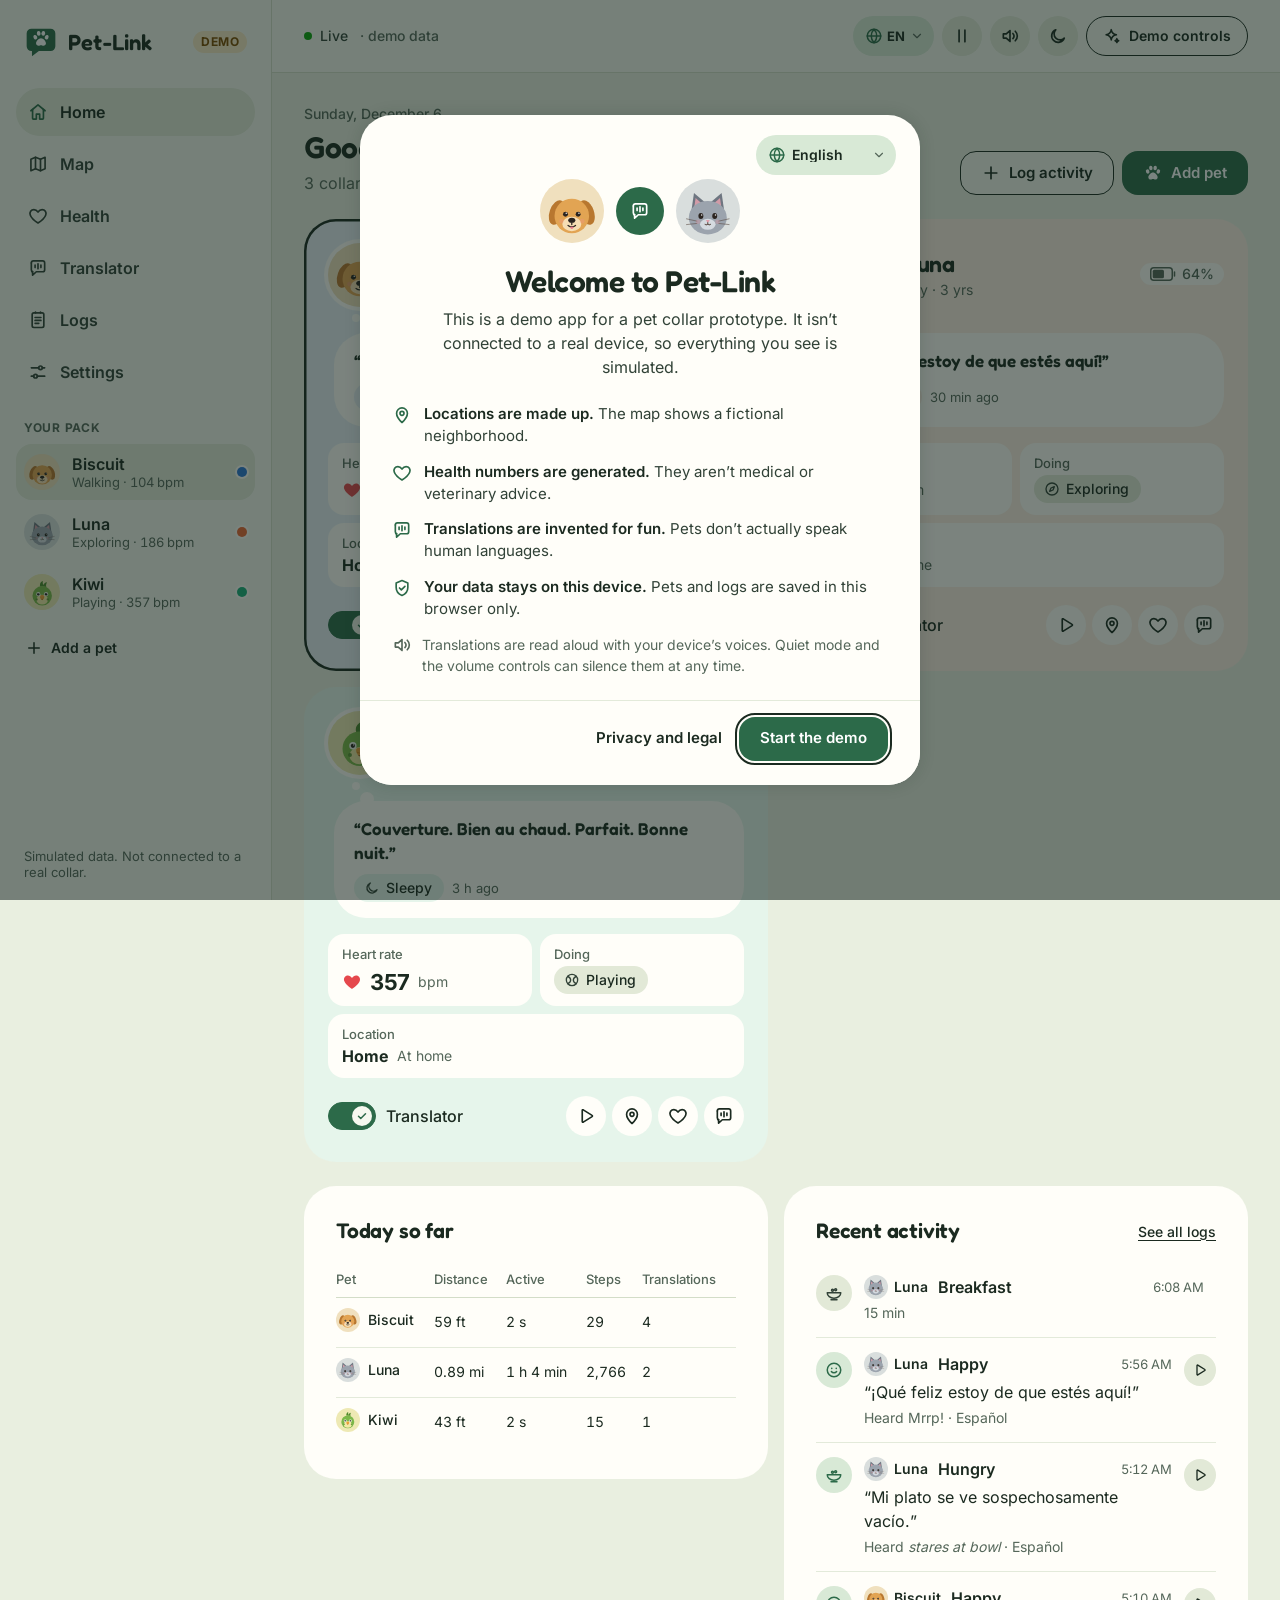
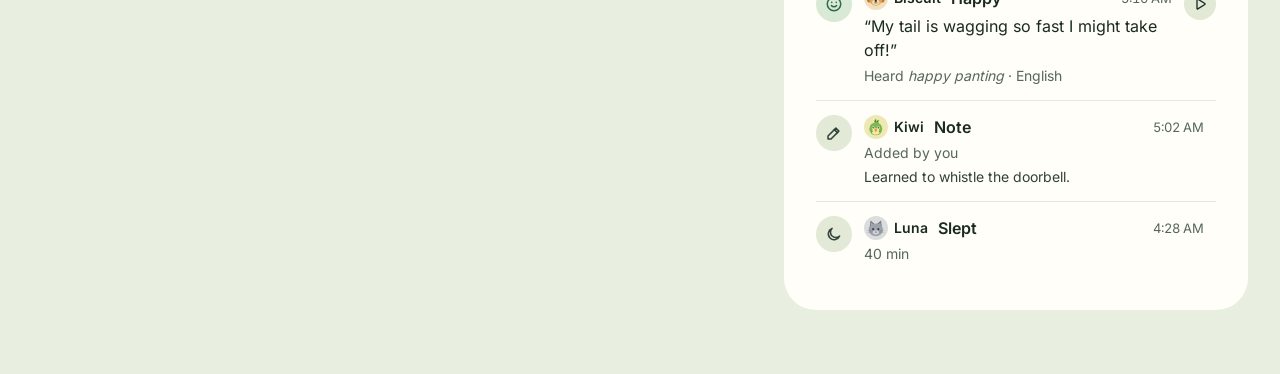
==== commit 355e2509: "Update to landing page" ====
--- a/app.html
+++ b/app.html
@@ -22,7 +22,7 @@
       document.documentElement.dataset.themeOwner = 'app';
     }
     if (saved.motion === 'reduce' || saved.motion === 'full') document.documentElement.dataset.motion = saved.motion;
-    var uiLang = { en: 'en-US', es: 'es-ES', fr: 'fr-FR', de: 'de-DE', it: 'it-IT', pt: 'pt-BR', ja: 'ja-JP' }[saved.uiLang];
+    var uiLang = { en: 'en-US', es: 'es-ES', fr: 'fr-FR', de: 'de-DE', it: 'it-IT', pt: 'pt-BR', ja: 'ja-JP' }[saved.uiLang || localStorage.getItem('petlink.lang')];
     if (uiLang) document.documentElement.lang = uiLang;
   } catch (e) { /* storage unavailable: use system settings */ }
 </script>
--- a/css/styles.css
+++ b/css/styles.css
@@ -265,6 +265,8 @@
 h1, h2, h3, p, ul, ol, dl, dd, figure, blockquote { margin: 0; }
 ul, ol { padding: 0; list-style: none; }
 h1, h2, h3 { text-wrap: balance; }
+/* Japanese has no spaces: break headings between phrases, not inside words (Chrome; others ignore it). */
+:lang(ja) :is(h1, h2, h3) { word-break: auto-phrase; }
 img, svg { max-width: 100%; }
 button, input, select, textarea { font: inherit; color: inherit; }
 button { cursor: pointer; }
